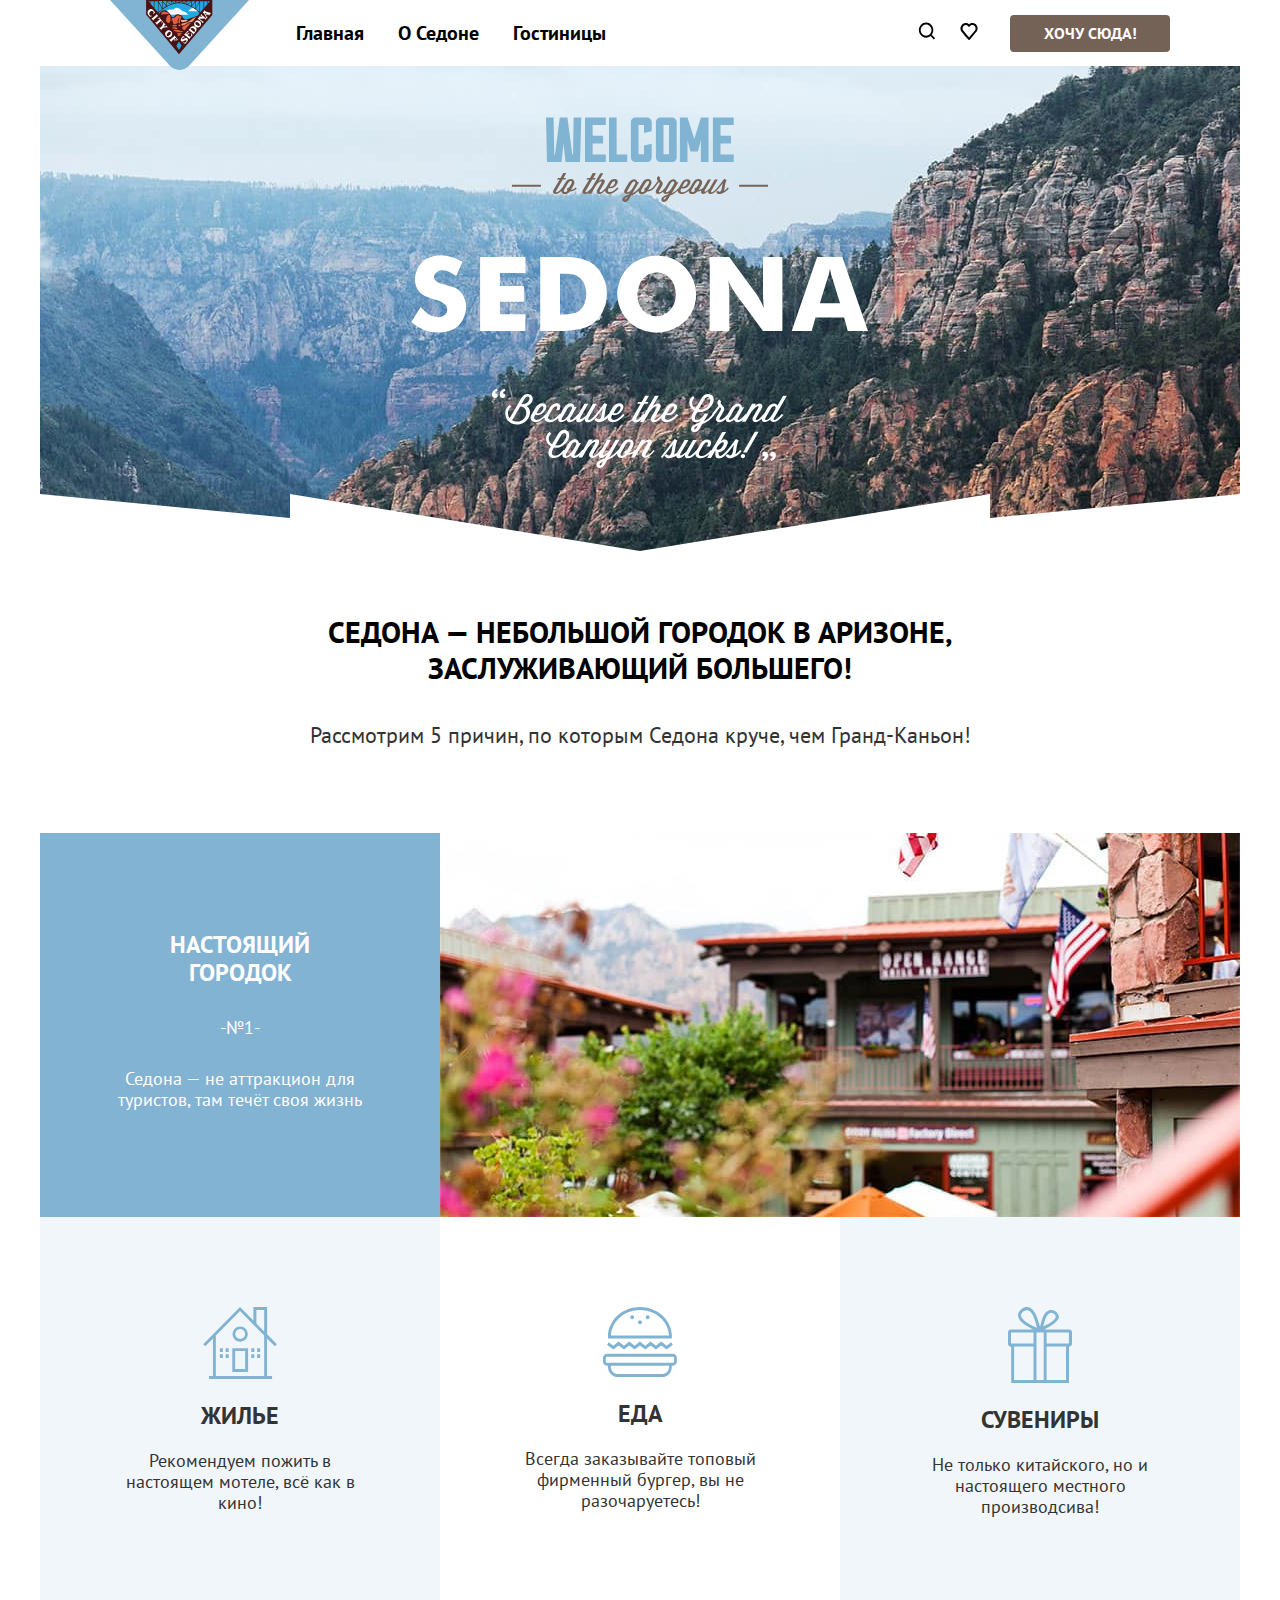
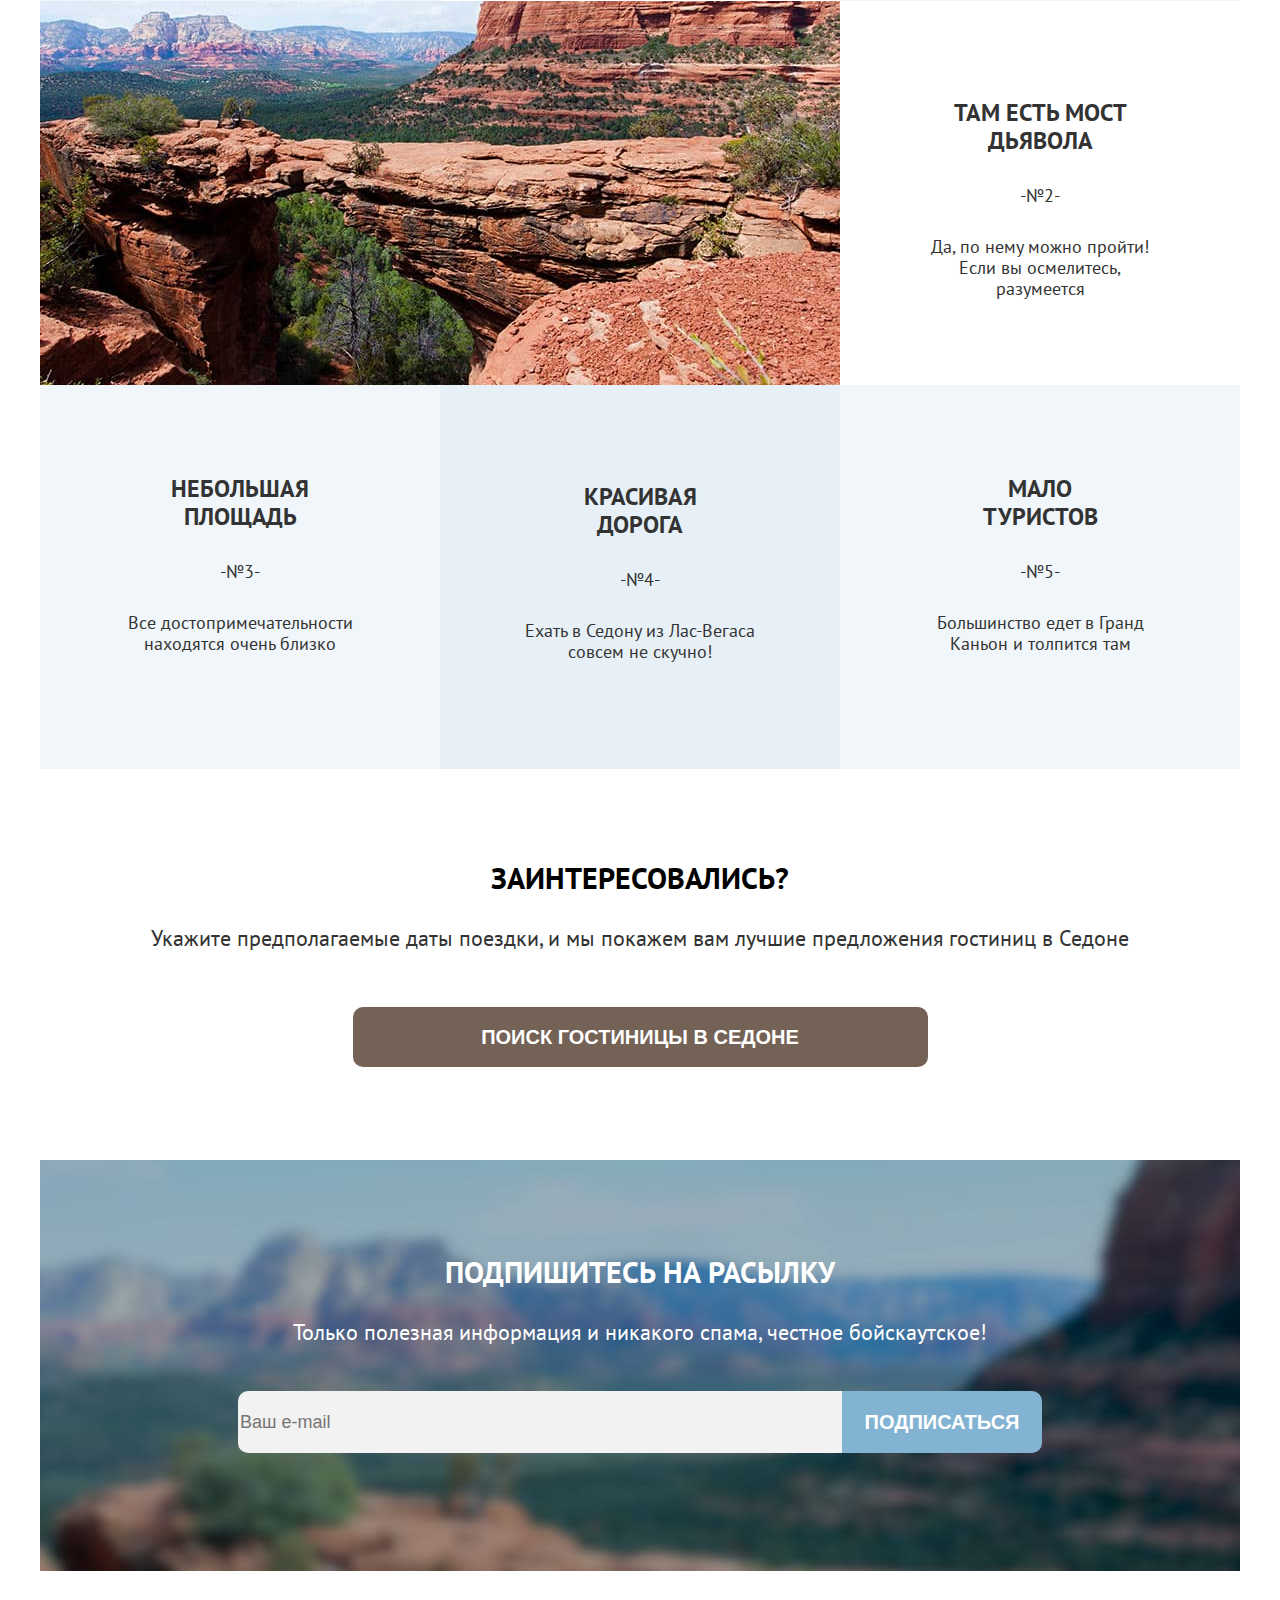
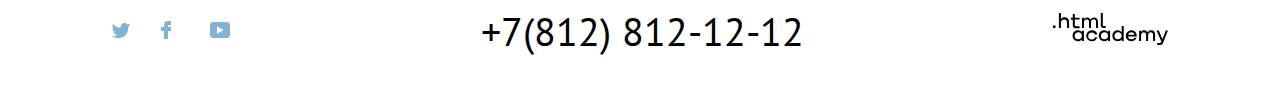
==== index.html @ 893c78fb "one commit" ====
<!DOCTYPE html>
<html lang="ru">
<head>
    <meta charset="UTF-8">
    <meta http-equiv="X-UA-Compatible" content="IE=edge">
    <meta name="viewport" content="width=device-width, initial-scale=1.0">
    <link rel="stylesheet" href="style/style.css">
    <title>Sedona</title>
</head>
<body>
                                                <!-- Шапка старт-->
    <header class="header-index">
        <div class="header-wrapper">
            <a href="#" class="logo-link">
                <img src="image/Vektor/header/logo-header-new.svg" alt="Логотип Седона" width="139px" height="70px">
            </a>
            <nav class="navigation">
                <ul class="navigation-header">
                    <li class="navigation-menu">
                        <a href="#" class="navigation-link">Главная</a>
                    </li>
                    <li class="navigation-menu">
                        <a href="#" class="navigation-link">О Седоне</a>
                    </li>
                    <li class="navigation-menu">
                        <a href="catalog.html" class="navigation-link">Гостиницы</a>
                    </li>
                </ul>
                <ul class="navigation-header-user">
                    <li class="navigation-menu-user">
                        <a href="#" class="nav-user">
                            <img src="image/Vektor/header/search-new.svg" alt="Поиск" width="18.05px" height="18.1px">
                        <span class="visually-hidden">Поиск</span>
                        </a>
                    </li>
                    <li class="navigation-menu-user">
                        <a href="#" class="nav-user">
                            <img src="image/Vektor/header/favorite-new.svg" alt="Избранное" width="18.05px" height="17px">
                            <span class="visually-hidden">Избранное</span>
                        </a>
                    </li>
                    <li class="navigation-menu-button">
                        <a href="#" class="button button-header" >Хочу сюда!</a>
                    </li>
                </ul>
            </nav>
        </div>
    </header>
                                                 <!-- Шапка офф-->

                                                 <!-- Основная часть старт-->
    <main class="main-index">
        <div class="wrepper-width">
            <h1 class="visually-hidden">Седона</h1>
            <div class="logo-index">
                <img src="image/Vektor/main/Logo-index-sedona.svg" alt="Логотип Седона">
            </div>
            <div class="wrepper-main-text">
            <p class="main-text">Седона — небольшой городок в Аризоне,
                заслуживающий большего!</p>
            <p class="main-text-2">Рассмотрим 5 причин, по которым Седона круче, чем Гранд-Каньон!</p>
            </div>


                                                <!-- Преимущества старт-->
            <section class="advantages">
                <h2 class="visually-hidden" hidden>Преимущества</h2>
                <ol class="advantages-list">
                    
                   <li class="advantages-time">

                        <div class="wrapper wrapper-11">
                            <h3 class="advantages-title">Настоящий городок</h3>
                            <span class="advantages-span">-№1-</span>
                            <p class="advantages-description">
                            Седона — не аттракцион 
                            для туристов, там течёт 
                            своя жизнь</p>
                        </div>

                        <img src="image/Rast/sity-1-new.jpg" alt="Зелёное здание с болконом" width="800px" height="384px">

                        <dl class="advantages-spisoc">

                            <div class="wrapper wrapper-1">
                                <img class="icon-adventeges" src="image/Vektor/main/hom-new.svg" alt="Жилье" width="74.7px" height="72px">
                                <dt class="advantages-termin"> 
                                    <h3 class="advantages-title-1">Жилье</h3>
                                    <dd class="advantages-description">
                                        Рекомендуем пожить 
                                        в настоящем мотеле, 
                                        всё как в кино!
                                    </dd>
                                </dt>
                            </div>

                            <div class="wrapper wrapper-3">
                                <img class="icon-adventeges" src="image/Vektor/main/food-new.svg" alt="Еда" width="73.81px" height="70px">
                                <dt class="advantages-termin"> 
                                    <h3 class="advantages-title-1">Еда</h3>
                                    <dd class="advantages-description">
                                        Всегда заказывайте
                                        топовый фирменный бургер,
                                        вы не разочаруетесь!
                                    </dd>
                                </dt>
                            </div>

                            <div class="wrapper wrapper-1">
                                <img class="icon-adventeges" src="image/Vektor/main/souvenirs-new.svg" alt="Сувениры" width="64px" height="75.95px">
                                <dt class="advantages-termin"> 
                                    <h3 class="advantages-title-1">Сувениры</h3>
                                    <dd class="advantages-description">
                                        Не только китайского,
                                        но и настоящего местного
                                        производсива!
                                    </dd>
                                </dt>
                            </div>
                        </dl>
                   </li>

                   <li class="advantages-time">
                        <img src="image/Rast/devil's-bridge-new.jpg" alt="Каньон в солнечную погоду" width=" 800px" height="384px">
                        <div class="wrapper wrapper">
                            <h3 class="advantages-title">Там есть мост дьявола</h3>
                            <span class="advantages-span">-№2-</span>
                            <p class="advantages-description">
                                Да, по нему можно пройти!
                                Если вы осмелитесь, 
                                разумеется</p>
                        </div>
                    </li>

                    <div class="advantages-time">
                        <li class="advantages-time">
                            <div class="wrapper wrapper-1">
                                <h3 class="advantages-title">Небольшая площадь</h3>
                                <span class="advantages-span">-№3-</span>
                                <p class="advantages-description">
                                Все достопримечательности
                                находятся очень близко</p>
                            </div>
                        </li>

                        <li class="advantages-time">
                            <div class="wrapper wrapper-2">
                                <h3 class="advantages-title">Красивая дорога</h3>
                                <span class="advantages-span">-№4-</span>
                                <p class="advantages-description">
                                Ехать в Седону из Лас-Вегаса
                                совсем не скучно!</p>
                            </div>
                        </li>

                        <li class="advantages-time">
                            <div class="wrapper wrapper-1">
                                <h3 class="advantages-title">Мало туристов</h3>
                                <span class="advantages-span">-№5-</span>
                                <p class="advantages-description">
                                Большинство едет в Гранд
                                Каньон и толпится там</p>
                            </div>
                        </li>
                    </div>
                </ol>
            </section>
                                    <!-- Преимущества офф-->


            <section class="services">
                <h2 class="services-title">Заинтересовались?</h2>
                <p class="services-text">
                    Укажите предполагаемые даты поездки,
                    и мы покажем вам лучшие предложения гостиниц в Седоне 
                </p>
                <button type="button" class="services-button">
                    Поиск гостиницы в Седоне
                </button>
            </section>

            <section class="spam">
                <h2 class="spam-title">Подпишитесь на расылку</h2>
                <p class="spam-text">
                    Только полезная информация и никакого спама,
                    честное бойскаутское!
                </p>
                <form action="#" class="spam-form">
                    <input type="email" name="email" placeholder="Ваш e-mail" class="form-email">
                    <input type="submit" value="Подписаться" class="form-button">
                </form>
            </section>
        </div>
    </main>
                                                            <!-- Основная часть офф-->

                                                            <!-- Подвал старт-->

    <footer class="footer-index">
        <div class="wrepper-width">
            <nav class="footer-navigstions">
                <ul class="footer-list">
                    <li class="footer-time">
                        <a href="#" class="footer-link-social">
                            <img src="image/Vektor/footer/twitter-new.svg" alt="Твиттер" width="18px" height="14.96px">
                            <span class="visually-hidden">Твиттер</span>
                        </a>
                    </li>
                    <li class="footer-time">
                        <a href="#" class="footer-link-social">
                            <img src="image/Vektor/footer/facebook-new.svg" alt="Фэйсбук" width="10px" height="18px">
                            <span class="visually-hidden">Фэйсбук</span>
                        </a>
                    </li>
                    <li class="footer-time">
                        <a href="#" class="footer-link-social">
                            <img src="image/Vektor/footer/youtube-new.svg" alt="Ютуб" width="20.1px" height="16px">
                            <span class="visually-hidden">Ютуб</span>
                        </a>
                    </li>
                </ul>

                <div class="footer-tel">
                    +7(812) 812-12-12
                </div> 
                <a href="#">
                    <img src="image/Vektor/footer/htmlacademy-logo-new.svg" alt="Логотип html acagemy" width="114.9px" height="32.9px">
                </a>
            </nav>
        </div>
    </footer>
                                                <!-- Подвал офф-->
</body>
</html>
---- style/style.css ----
@font-face{
	font-family: "PT Sans";
	font-style: normal;
	font-weight: 400;
	src: url("../fonts/PTSans-Regular.woff2") format("woff2");
	font-display: swap;
}
@font-face{
	font-family: "PT Sans";
	font-style: normal;
	font-weight: 700;
	src: url("../fonts/PTSans-700.woff2") format("woff2");
	font-display: swap;
}
html {
	box-sizing: border-box;
	height: 100%;

}
body{
	box-sizing: border-box;
	display: flex;
	flex-direction: column;
	margin: 0;
	min-height: 100%;
	font-family: "PT Sans", sans-serif;
	font-style: normal;
	font-weight: 400;
	font-size: 18px;
	line-height: 21px;
	color: #333333;
}
.visually-hidden{
	position: absolute;
	width: 1px;
	height: 1px;
	margin: -1px;
	padding: 0;
	border: 0;
	clip: rect(0 0 0 0);
	overflow: hidden;
}
ul, ol{
	list-style-type: none;
}

/* Шапка старт*/
.logo-link{
	margin-bottom: -8px;
	margin-right: auto;
	z-index: 1;
}
.navigation-link{
	display: block;
	font-weight: 700;
	font-size: 20px;
	line-height: 26px;
	color: #000000;
	text-decoration: none;
	padding: 20px 17px;
}
.header-wrapper{
	display: flex;
	align-items: center;
	width: 1060px;
	margin: 0 auto;
}
.navigation{
	display: flex;
	align-items: center;
	width: 891px;
}
.navigation-header{
	display: flex;
	flex-wrap: wrap;
	padding-left: 0;
	margin: 0;
	margin-right: auto;
	width: 345px;
}
.navigation-header-user{
	display: flex;
	flex-wrap: wrap;
	align-items: center;
	margin: 0;
	width: 264px;
}
.nav-user{
	padding: 24px 12px;
	min-width: 18px;
	min-height: 17px;
}
.navigation-menu-button{
	margin-left: auto;
}
/* Шапка финиш*/

/* Кнопки старт*/
.button{
	text-align: center;
	text-transform: uppercase;
	color: #ffffff;
	border-radius: 4px;
	border: 0;
}
.button-header{
	display: block;
	background-color: #756257;
	font-weight: 700;
	font-size: 16px;
	line-height: 20px;
	width: 160px;
	height: 37px;
	text-decoration: none;
	padding: 8px 15px;
	box-sizing: border-box;
}
.form-submit-send{
	width: 160px;
	height: 48px;
	background-color: #83B3D3;
	font-size: 16px;
	line-height: 21px;
	font-weight: 700;
	margin-top: 60px;
	margin-bottom: 20px;
}
.form-submit-reset{
	font-size: 18px;
	line-height: 23px;
	background-color: transparent;
	color: #FFFFFF;
	border: 0;
}
.product-card-button-link{
	display: block;
	box-sizing: border-box;
	background-color: #756257;
	width: 133px;
	height: 37px;
	font-weight: 700;
	font-size: 16px;
	line-height: 21px;
	text-decoration: none;
	padding: 9px;
}
.product-card-button{
	background-color: #83B3D3;
	width: 141px;
	height: 37px;
	font-weight: 700;
	font-size: 16px;
	line-height: 21px;
}
.product-card-button-green{
	background-color: #7DB54F;
	width: 141px;
	height: 37px;
	font-weight: 700;
	font-size: 16px;
	line-height: 21px;
}
.section-product-card-button{
	height: 60px;
	width: 620px;
	background-color: #83B3D3;
	font-weight: 700;
	font-size: 20px;
	line-height: 26px;
	margin-left: 290px;
	margin-bottom: 60px;
}
.pagination-link{
	text-decoration: none;
	background-color: #83B3D3;
	display: flex;
	width: 55px;
	height: 55px;
	align-items: center;
	justify-content: center;
}

/* Кнопки финиш*/


/*Основная часть Котолог старт*/
.catalog-filter{
	background: #09e9e986 url("../image/Rast/catalog-background-new.jpg") no-repeat;
	max-width: 1200px;
	height: 408px;
	box-sizing: border-box;
	color: #FFFFFF;
	font-size: 18px;
	line-height: 23px;
	padding-top: 35px;
	padding-left: 71px;
	margin-bottom: 44px;
}
.catalog-filter-title{
	width: 528px;
	font-weight: 700;
	font-size: 60px;
	line-height: 78px;
	margin: 0;
}
.breadcrumbs-link{
	text-decoration: none;
	color: #FFFFFF;
	font-size: 16px;
	line-height: 21px;
}
.breadcrumbs{
	display: flex;
	align-items: center;
	margin: 0;
	padding: 0;
}
.breadcrnmbs-item{
	margin-right: 11px;
}
.fieldset-box{
	display: flex;
	width: 150px;
	padding: 0;
	border: 0;
	margin: 0;
	margin-right: 67px;
}
.fieldset-box:nth-child(2){
	margin-right: 167px;
}
.fieldset-box-filter{
	display: flex;
	flex-wrap: wrap;
	width: 287px;
	padding: 0;
	border: 0;
	margin: 0;
}
.form-filter{
	display: flex;
	margin-top: 45px;
}
.form-list{
	padding: 0;
	margin: 0;
	margin-top: 30px;
}
.form-imput-box{
	display: flex;
    flex-direction: column;
    margin-left: 81px;
}
.form-filter-legend{
	font-weight: 700;
	font-size: 20px;
	line-height: 26px;
}
.form-sorting{
	display: flex;
	align-items: center;
	padding: 0 71px;
	margin-bottom: 53px;
}
.button-link-tile{
	padding: 0;
    width: 48px;
    height: 48px;
    background-color: white;
	border: 2px solid #E6E6E6;
    border-radius: 4px;
	margin-right: 8px;
}
.button-link-tile:nth-child(3n){
	margin-right: 0;
}

.form-sorting-text{
	font-weight: 700;
	font-size: 30px;
	line-height: 39px;
	text-transform: uppercase;
	color: #000000;
	margin: 0;
	margin-right: 192px;
}
.select-sorting{
	width: 287px;
	height: 48px;
	border: 2px solid #E6E6E6;
	border-radius: 4px;
	font-size: 18px;
	line-height: 23px;
	margin-right: 81px;
}
.form-sorting-button{
	display: flex;
	flex-wrap: wrap;
	max-width: 160px;
}
.input-price{
	box-sizing: border-box;
	border: 2px solid #FFFFFF;
	border-radius: 4px;
	background-color: transparent;
	width: 143px;
	height: 48px;
	margin-top: 34px;
}
.product-cards-link{
	text-decoration: none;
	color: #000000;
	font-weight: 700;
	font-size: 24px;
	line-height: 31px;
}
.product-card-terms, .product-card-definition{
	line-height: 23px;
}
.rating-text{
	background-color: #F2F2F2;
	border-radius: 4px;
	border: 0;
	font-size: 16px;
	line-height: 21px;
	text-align: center;
	text-transform: uppercase;
}
.label-select-card{
	line-height: 23px;
}
.select-card{
	width: 160px;
	height: 48px;
	border-color: #E6E6E6;
	border-radius: 4px;
}
.box-card-product{
	display: flex;
	flex-wrap: wrap;
	column-gap: 18px;
}
.pagination-box{
	display: flex;
	justify-content: space-between;
    align-items: center;
	margin-bottom: 73px;
}
.pagination-list{
	display: flex;
	padding: 0;
	margin: 0;
}
.pagination-item{
	margin-right: 8px;
}
.pagination-item:last-child{
	margin-right: 0;
}
	/*Основная часть Котолог офф*/

	/*Основная часть Главная страница старт*/	

.wrepper-width{
	width: 1200px;
	margin: 0 auto;
}
.logo-index{
	margin-bottom: 63px;
	box-sizing: border-box;
	padding-top: 51px;
	display: flex;
	flex-direction: column;
	align-items: center;
	Width: 1200px;
	min-height: 485px;
	background: 
	url("../image/Vektor/main/Vector-new.svg")  0% bottom no-repeat,
	url("../image/Rast/index-background-new.jpg") no-repeat;
}
.wrepper-main-text{
	width: 1200px;
	background-color: #ffffff;
	text-align: center;
}
.main-text{
	margin: 0 auto 31px;
	font-weight: 700;
	font-size: 30px;
	line-height: 36px;
	text-transform: uppercase;
	color: #000000;
	max-width: 720px;
}
.main-text-2{
	margin: auto;
	margin-bottom: 80px;
	font-size: 22px;
	line-height: 36px;
	max-width: 720px;
}


/*Преимущества*/
.advantages{
	margin-bottom: 91px;
}
.advantages-list{
	padding: 0;
	margin: 0;
}
.advantages-time{
	display: flex;
	flex-wrap: wrap;
}
.advantages-spisoc{
	display: flex;
	margin: 0;
}
.advantages-description{
	max-width: 250px;
	margin: 0;
}
.wrapper{
	box-sizing: border-box;
	padding-top: 98px;
	width: 400px;
	min-height: 384px;
	display: flex;
	flex-direction: column;
	align-items: center;
}
.wrapper-11{
	background-color: #83B3D3;
	color: #ffffff;
}
.wrapper-1{
	background-color: rgba(131, 179, 211, 0.12);
	padding-top: 90px;
}
.wrapper-2{
	background-color: rgba(131, 179, 211, 0.2);
}
.wrapper-3{
	padding-top: 90px;
	background-color: #ffffff;
}
.advantages-title{
	justify-self: flex-start;
	font-weight: 700;
	font-size: 24px;
	line-height: 28px;
	text-align: center;
	text-transform: uppercase;
	margin-top: 0;
	margin-bottom: 30px;
	max-width: 180px;
}
.advantages-title-1{
	font-weight: 700;
	font-size: 24px;
	line-height: 28px;
	text-align: center;
	text-transform: uppercase;
	margin-top: 23px;
	margin-bottom: 20px;
}
.advantages-span{
	margin-bottom: 30px;
}
.advantages-description{
	text-align: center;
}
/*Преимущества*/

/*Сервис и рассылка*/
.services{
	background-color: #ffffff;
	width: 1200px;
	text-align: center;
	margin-bottom: 93px;
}
.services-title{
	margin-top: 0;
	margin-bottom: 29px;
	font-weight: 700;
	font-size: 30px;
	line-height: 36px;
	text-transform: uppercase;
	color: #000000;
}
.services-text{
	font-size: 22px;
	line-height: 26px;
	margin-bottom: 56px;
}
.spam{
	padding-top: 94px;
	box-sizing: border-box;
	background-image: url("../image/Rast/background-spam-new.jpg");
	Width: 1200px;
	min-height: 411px;
	color: #ffffff;
	text-align: center;
	vertical-align: bottom;
}
.spam-catalog{
	box-sizing: border-box;
	Width: 1200px;
	text-align: center;
	vertical-align: bottom;
	color: #000000;
}
.spam-title-catalog{
	margin-top: 0;
	margin-bottom: 46px;
	font-weight: 700;
	font-size: 30px;
	line-height: 36px;
	text-align: center;
	text-transform: uppercase;
}
.spam-title{
	margin-top: 0;
	margin-bottom: 29px;
	font-weight: 700;
	font-size: 30px;
	line-height: 36px;
	text-align: center;
	text-transform: uppercase;
}
.spam-text{
	margin-bottom: 46px;
	font-size: 22px;
	line-height: 26px;
	text-align: center;
}
.spam-text-catalog{
	color: #333333;
	margin-bottom: 46px;
	font-size: 22px;
	line-height: 26px;
	text-align: center;
}
.services-button{
	font-weight: 700;
	font-size: 20px;
	line-height: 36px;
	text-align: center;
	text-transform: uppercase;
	color: #FFFFFF;

	width: 575px;
	height: 60px;
	background: #756257;
	border-radius: 10px;
	border: 0;
}
.spam-form{
	display: flex;
    justify-content: center;
	margin-bottom: 141px;
}
.form-email{
	font-weight: 400;
	font-size: 18px;
	line-height: 26px;	

	height: 60px;
	width: 600px;
	background-color: #F2F2F2;
	border-radius: 10px 0px 0px 10px;
	border: 0;
}
.form-button{
	font-weight: 700;
	font-size: 20px;
	line-height: 26px;
	text-align: center;
	text-transform: uppercase;
	color: #FFFFFF;

	width: 200px;
	background-color: #83B3D3;
	border-radius: 0px 10px 10px 0px;
	border: 0;
}
/*Сервис и рассылка*/

/*Основная часть Главная страница офф*/



/*Подвал*/
.footer-navigstions{
	display: flex;
	justify-content: space-between;
	align-items: center;
	min-height: 120px;
	padding: 0 72px;
}
.footer-list{
	padding: 0;
	margin-top: 10px;
	width: 120px;
	display: flex;
	flex-wrap: wrap;
}
.footer-tel{
	width: 720px;
}
.footer-index{
	background-color: #ffffff;
}
.footer-tel{
	font-size: 40px;
	line-height: 40px;
	text-align: center;
	text-transform: uppercase;
	color: #000000;
}
.footer-time{
	width: 20px;
	height: 20px;
	padding-right: 29px;
	padding-top: 8px;
}
.footer-time:nth-child(3n){
	padding-right: 0;
}
/*Подвал*/
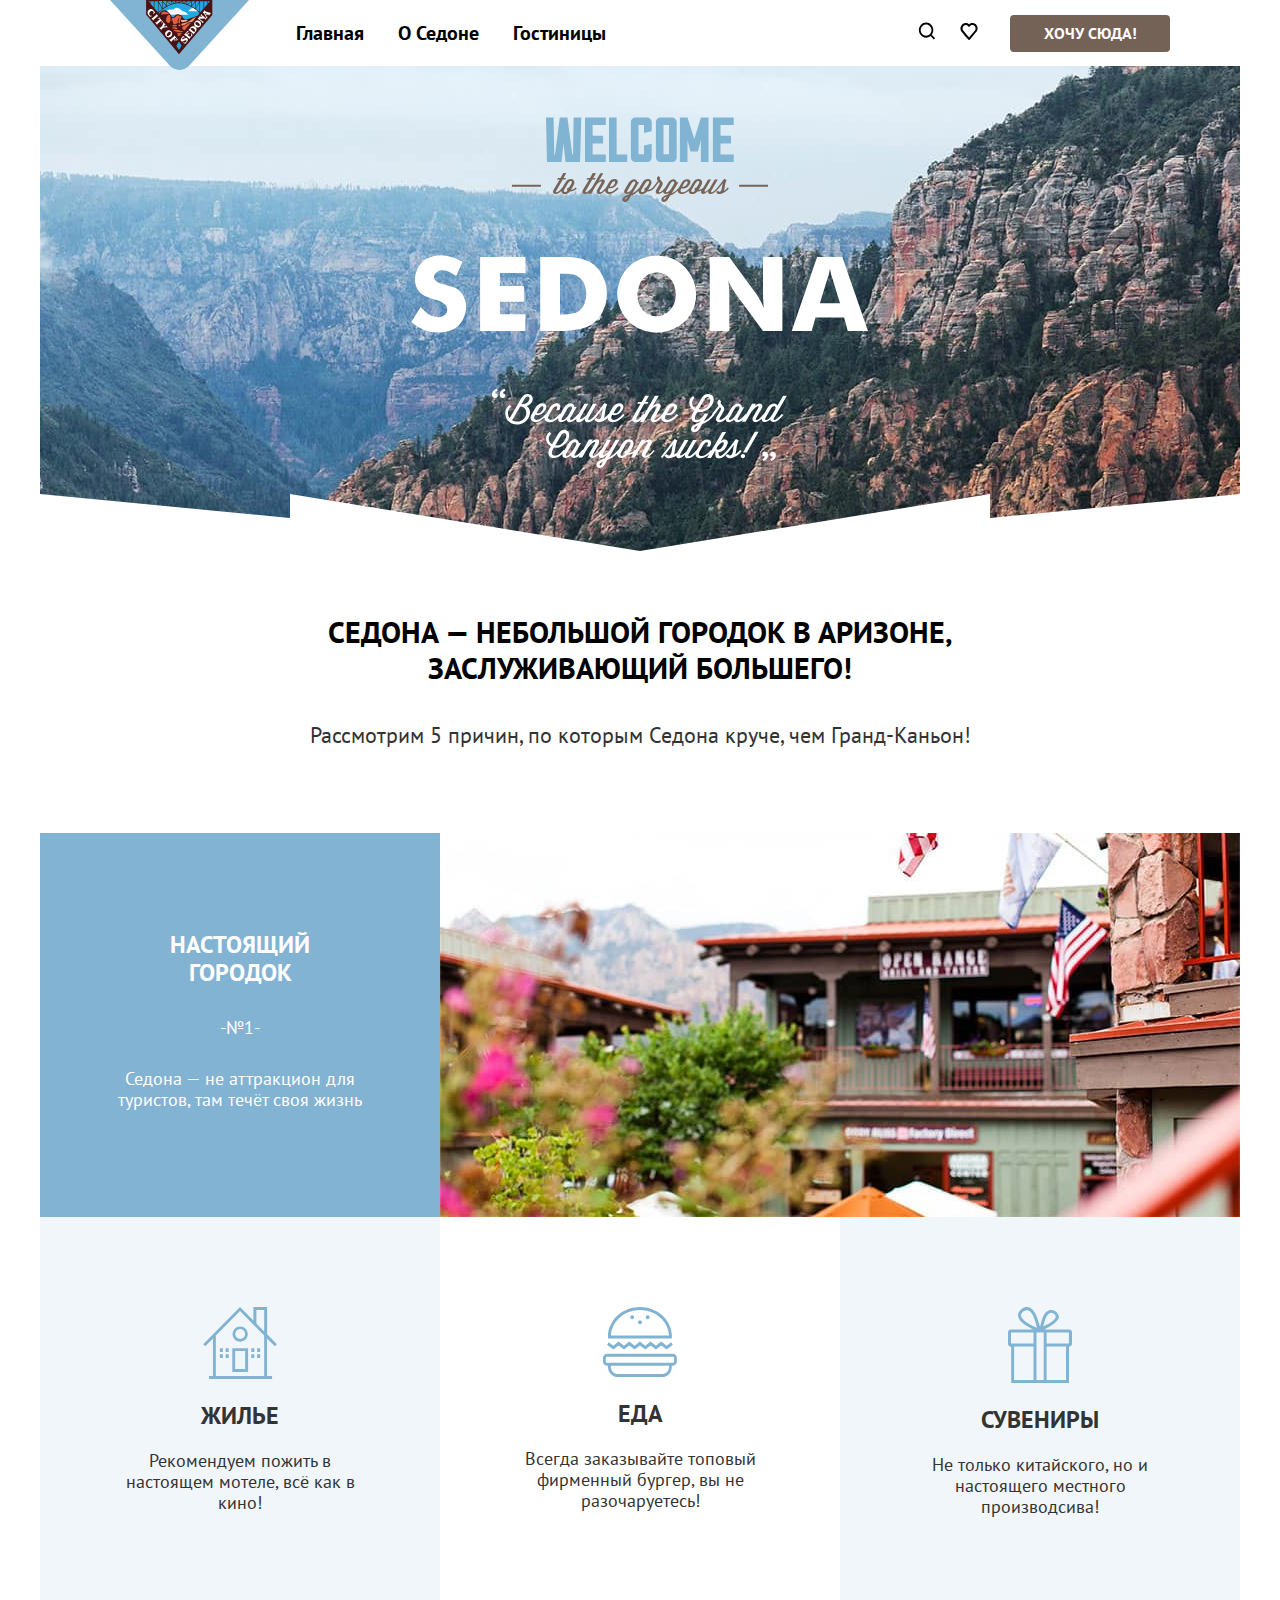
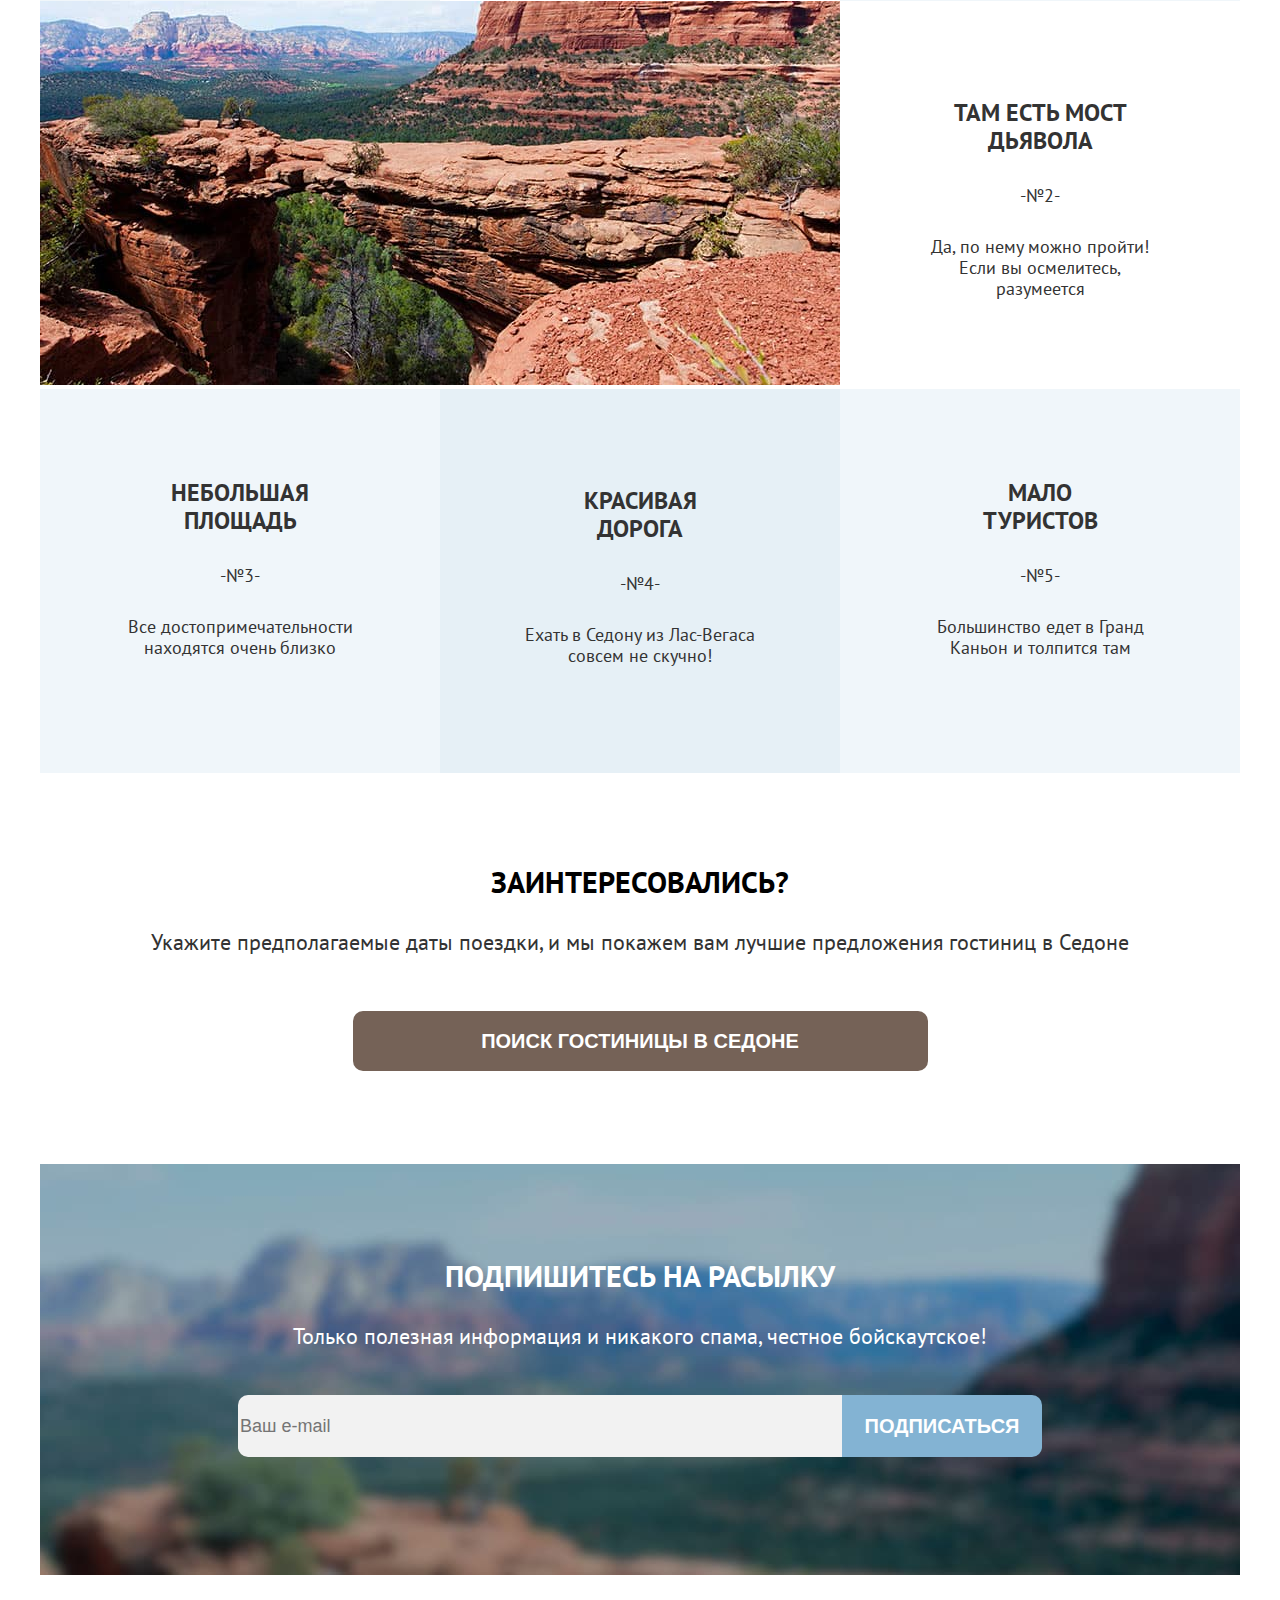
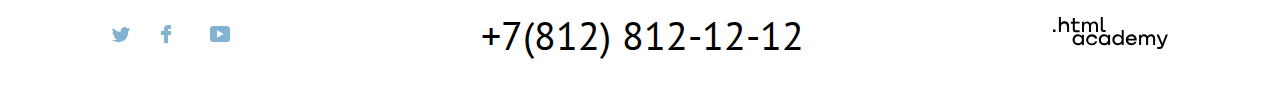
==== commit e333d0cd: "new commit" ====
--- a/index.html
+++ b/index.html
@@ -67,7 +67,7 @@
                 <h2 class="visually-hidden" hidden>Преимущества</h2>
                 <ol class="advantages-list">
                     
-                   <li class="advantages-time">
+                   <li class="advantages-time-li">
 
                         <div class="wrapper wrapper-11">
                             <h3 class="advantages-title">Настоящий городок</h3>
@@ -120,8 +120,11 @@
                         </dl>
                    </li>
 
+                   <li>
+                   <img src="image/Rast/devil's-bridge-new.jpg" alt="Каньон в солнечную погоду" width=" 800px" height="384px">
+                   </li>
+
                    <li class="advantages-time">
-                        <img src="image/Rast/devil's-bridge-new.jpg" alt="Каньон в солнечную погоду" width=" 800px" height="384px">
                         <div class="wrapper wrapper">
                             <h3 class="advantages-title">Там есть мост дьявола</h3>
                             <span class="advantages-span">-№2-</span>
@@ -132,37 +135,35 @@
                         </div>
                     </li>
 
-                    <div class="advantages-time">
-                        <li class="advantages-time">
-                            <div class="wrapper wrapper-1">
-                                <h3 class="advantages-title">Небольшая площадь</h3>
-                                <span class="advantages-span">-№3-</span>
-                                <p class="advantages-description">
-                                Все достопримечательности
-                                находятся очень близко</p>
-                            </div>
-                        </li>
-
-                        <li class="advantages-time">
-                            <div class="wrapper wrapper-2">
-                                <h3 class="advantages-title">Красивая дорога</h3>
-                                <span class="advantages-span">-№4-</span>
-                                <p class="advantages-description">
-                                Ехать в Седону из Лас-Вегаса
-                                совсем не скучно!</p>
-                            </div>
-                        </li>
-
-                        <li class="advantages-time">
-                            <div class="wrapper wrapper-1">
-                                <h3 class="advantages-title">Мало туристов</h3>
-                                <span class="advantages-span">-№5-</span>
-                                <p class="advantages-description">
-                                Большинство едет в Гранд
-                                Каньон и толпится там</p>
-                            </div>
-                        </li>
-                    </div>
+                    <li class="advantages-time">
+                        <div class="wrapper wrapper-1">
+                            <h3 class="advantages-title">Небольшая площадь</h3>
+                            <span class="advantages-span">-№3-</span>
+                            <p class="advantages-description">
+                            Все достопримечательности
+                            находятся очень близко</p>
+                        </div>
+                    </li>
+
+                    <li class="advantages-time">
+                        <div class="wrapper wrapper-2">
+                            <h3 class="advantages-title">Красивая дорога</h3>
+                            <span class="advantages-span">-№4-</span>
+                            <p class="advantages-description">
+                             Ехать в Седону из Лас-Вегаса
+                            совсем не скучно!</p>
+                        </div>
+                    </li>
+
+                    <li class="advantages-time">
+                        <div class="wrapper wrapper-1">
+                            <h3 class="advantages-title">Мало туристов</h3>
+                             <span class="advantages-span">-№5-</span>
+                             <p class="advantages-description">
+                             Большинство едет в Гранд
+                            Каньон и толпится там</p>
+                        </div>
+                    </li>
                 </ol>
             </section>
                                     <!-- Преимущества офф-->
--- a/style/style.css
+++ b/style/style.css
@@ -83,6 +83,7 @@
 	flex-wrap: wrap;
 	align-items: center;
 	margin: 0;
+	padding: 0;
 	width: 264px;
 }
 .nav-user{
@@ -151,6 +152,7 @@
 	font-weight: 700;
 	font-size: 16px;
 	line-height: 21px;
+	justify-self: end;
 }
 .product-card-button-green{
 	background-color: #7DB54F;
@@ -159,6 +161,7 @@
 	font-weight: 700;
 	font-size: 16px;
 	line-height: 21px;
+	justify-self: end;
 }
 .section-product-card-button{
 	height: 60px;
@@ -307,17 +310,37 @@
 	height: 48px;
 	margin-top: 34px;
 }
-.product-cards-link{
+.product-cards-link-img{
+	grid-column: 1/-1;
+}
+.product-cards-link-text{
 	text-decoration: none;
 	color: #000000;
 	font-weight: 700;
 	font-size: 24px;
 	line-height: 31px;
+	grid-column: 1/-1;
+}
+.product-card-title{
+	margin: 0;
+}
+.product-card-list-terms{
+	display: flex;
+	margin: 0;
+	grid-column: 1/-1;
 }
 .product-card-terms, .product-card-definition{
 	line-height: 23px;
 }
+.reyting{
+	grid-column: 1/-1;
+	display: flex;
+	align-items: center;
+}
 .rating-text{
+	display: block;
+    width: 160px;
+    padding: 9px 0 10px;
 	background-color: #F2F2F2;
 	border-radius: 4px;
 	border: 0;
@@ -325,6 +348,13 @@
 	line-height: 21px;
 	text-align: center;
 	text-transform: uppercase;
+	margin-left: auto;
+}
+.star-reyting{
+	margin-left: 7px;
+}
+.star-reyting:first-child{
+	margin: 0;
 }
 .label-select-card{
 	line-height: 23px;
@@ -336,15 +366,23 @@
 	border-radius: 4px;
 }
 .box-card-product{
-	display: flex;
-	flex-wrap: wrap;
-	column-gap: 18px;
+	display: grid;
+	grid-template-columns: repeat(3, 340px);
+	gap: 10px 18px;
+	margin: 0 72px 64px;
 }
 .pagination-box{
 	display: flex;
 	justify-content: space-between;
     align-items: center;
 	margin-bottom: 73px;
+}
+.product-card{
+	display: grid;
+	grid-template-columns: 140px 160px;
+	grid-template-rows: auto repeat(3, min-content);
+	padding: 20px;
+	row-gap: 16px;
 }
 .pagination-list{
 	display: flex;
@@ -406,15 +444,18 @@
 	margin-bottom: 91px;
 }
 .advantages-list{
-	padding: 0;
-	margin: 0;
-}
-.advantages-time{
+	display: flex;
+	flex-wrap: wrap;
+	padding: 0;
+	margin: 0;
+}
+.advantages-time-li{
 	display: flex;
 	flex-wrap: wrap;
 }
 .advantages-spisoc{
 	display: flex;
+	flex-wrap: wrap;
 	margin: 0;
 }
 .advantages-description{
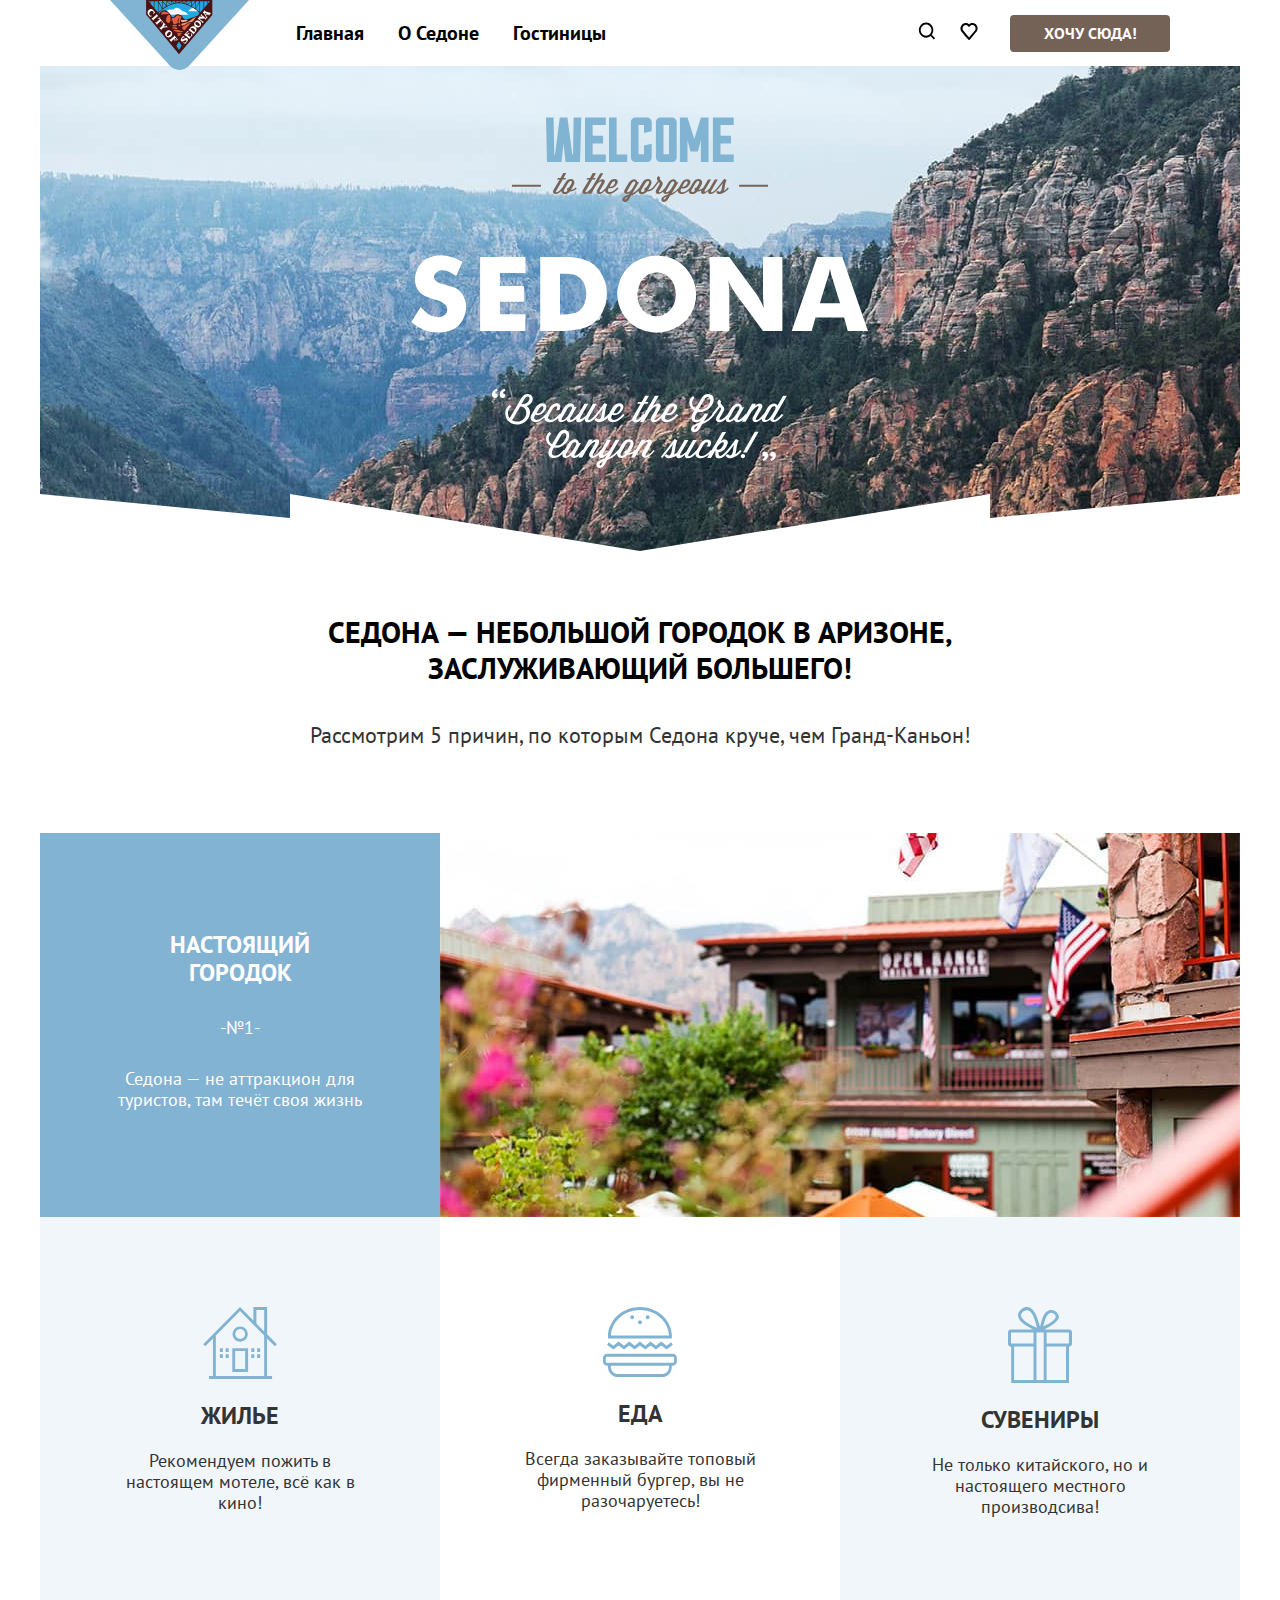
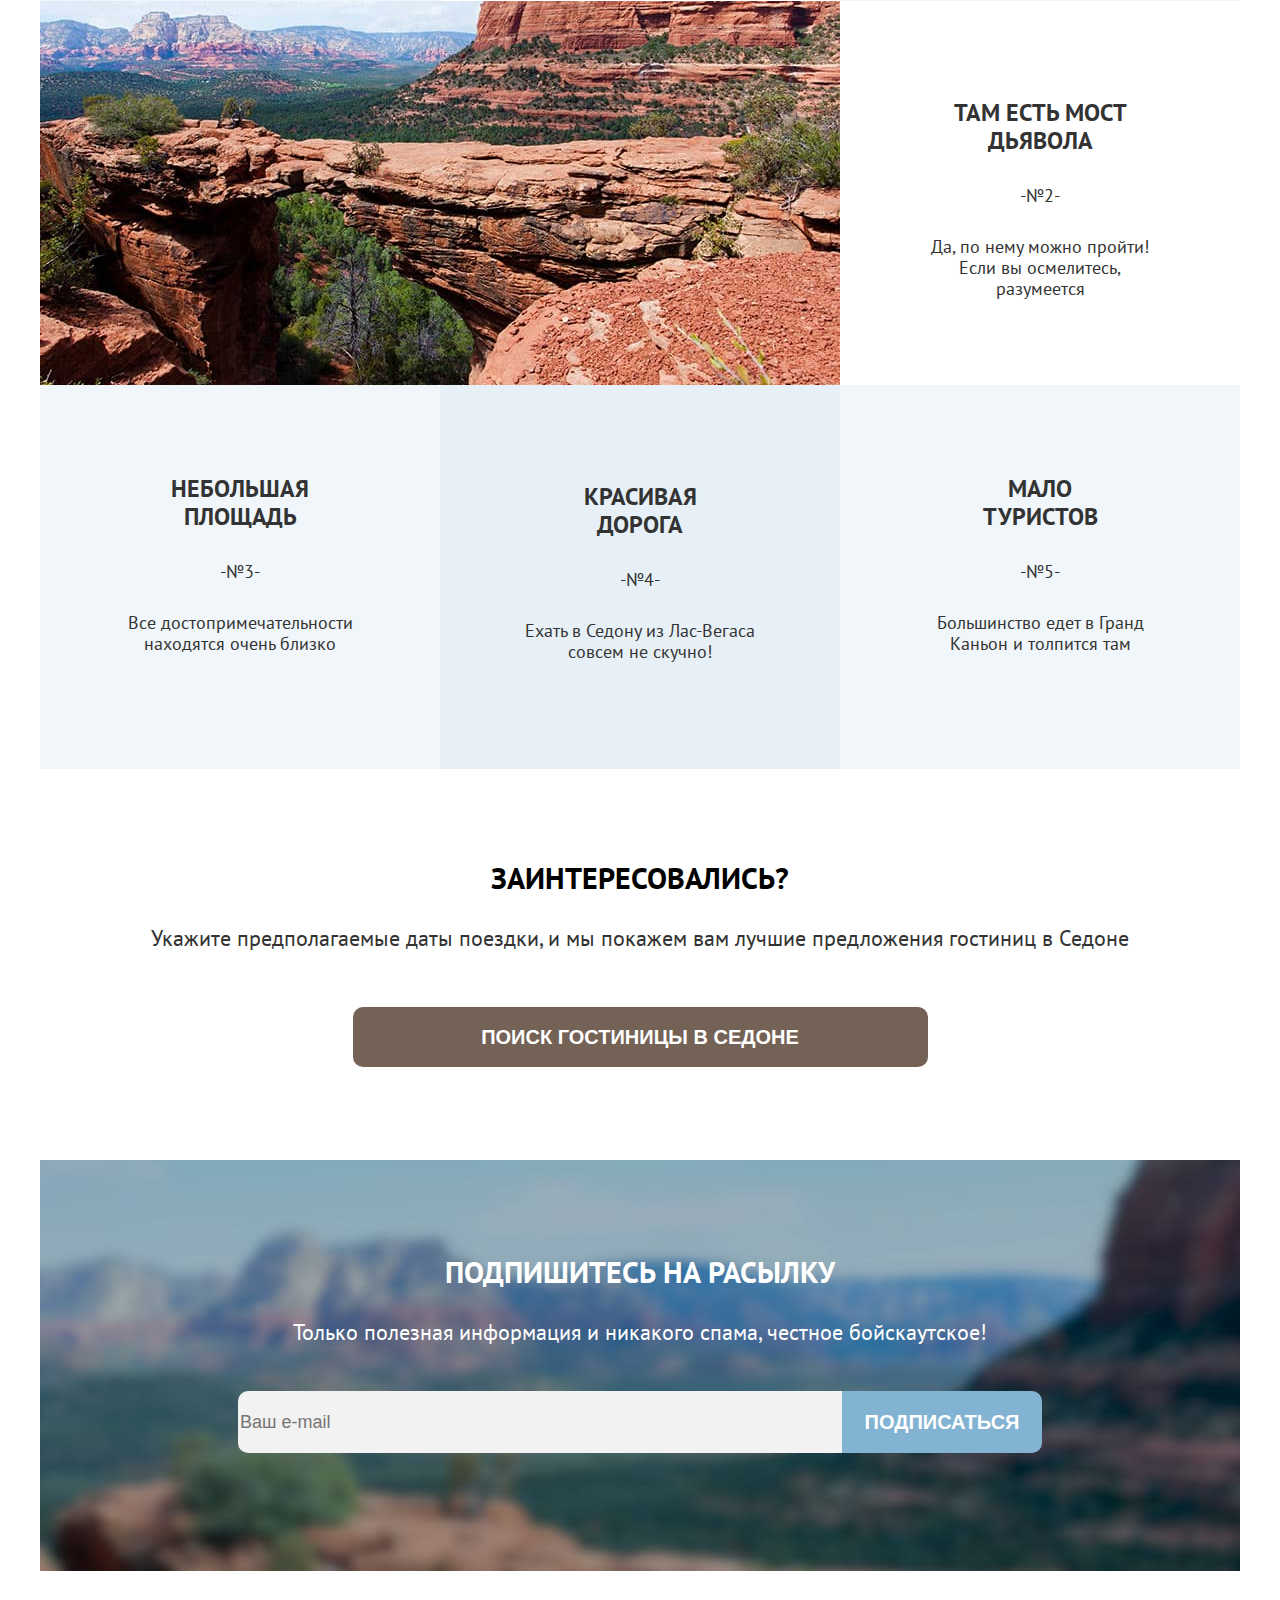
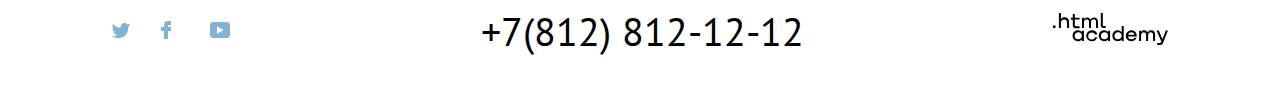
==== commit 50c5ba3f: "New grid" ====
--- a/index.html
+++ b/index.html
@@ -78,7 +78,7 @@
                             своя жизнь</p>
                         </div>
 
-                        <img src="image/Rast/sity-1-new.jpg" alt="Зелёное здание с болконом" width="800px" height="384px">
+                        <img class="img img-adventages" src="image/Rast/sity-1-new.jpg" alt="Зелёное здание с болконом" width="800px" height="384px">
 
                         <dl class="advantages-spisoc">
 
@@ -120,11 +120,8 @@
                         </dl>
                    </li>
 
-                   <li>
-                   <img src="image/Rast/devil's-bridge-new.jpg" alt="Каньон в солнечную погоду" width=" 800px" height="384px">
-                   </li>
-
-                   <li class="advantages-time">
+                   <li class="advantages-time-grid">
+                        <img class="img img-adventages-2" src="image/Rast/devil's-bridge-new.jpg" alt="Каньон в солнечную погоду" width=" 800px" height="384px">
                         <div class="wrapper wrapper">
                             <h3 class="advantages-title">Там есть мост дьявола</h3>
                             <span class="advantages-span">-№2-</span>
--- a/style/style.css
+++ b/style/style.css
@@ -380,7 +380,7 @@
 .product-card{
 	display: grid;
 	grid-template-columns: 140px 160px;
-	grid-template-rows: auto repeat(3, min-content);
+	grid-template-rows: 206px repeat(3, min-content);
 	padding: 20px;
 	row-gap: 16px;
 }
@@ -444,23 +444,42 @@
 	margin-bottom: 91px;
 }
 .advantages-list{
-	display: flex;
-	flex-wrap: wrap;
+	display: grid;
+    grid-template-columns: repeat(3, 400px);
 	padding: 0;
 	margin: 0;
 }
 .advantages-time-li{
-	display: flex;
-	flex-wrap: wrap;
+	display: grid;
+    grid-template-columns: repeat(3, 400px);
+}
+.advantages-time-grid{
+	display: grid;
+    grid-template-columns: repeat(3, 400px);
+    grid-column: 1/-1;
 }
 .advantages-spisoc{
-	display: flex;
-	flex-wrap: wrap;
+	display: grid;
+    grid-template-columns: repeat(3, 400px);
+    grid-column: 1/-1;
 	margin: 0;
 }
 .advantages-description{
 	max-width: 250px;
 	margin: 0;
+}
+.img-adventages{
+	grid-column: 2/-1;
+    grid-row: 1;
+}
+.img-adventages-2{
+	grid-column: 1/3;
+}
+.img{
+    width: 100%;
+    height: 0;
+    min-height: 100%;
+    object-fit: cover;
 }
 .wrapper{
 	box-sizing: border-box;
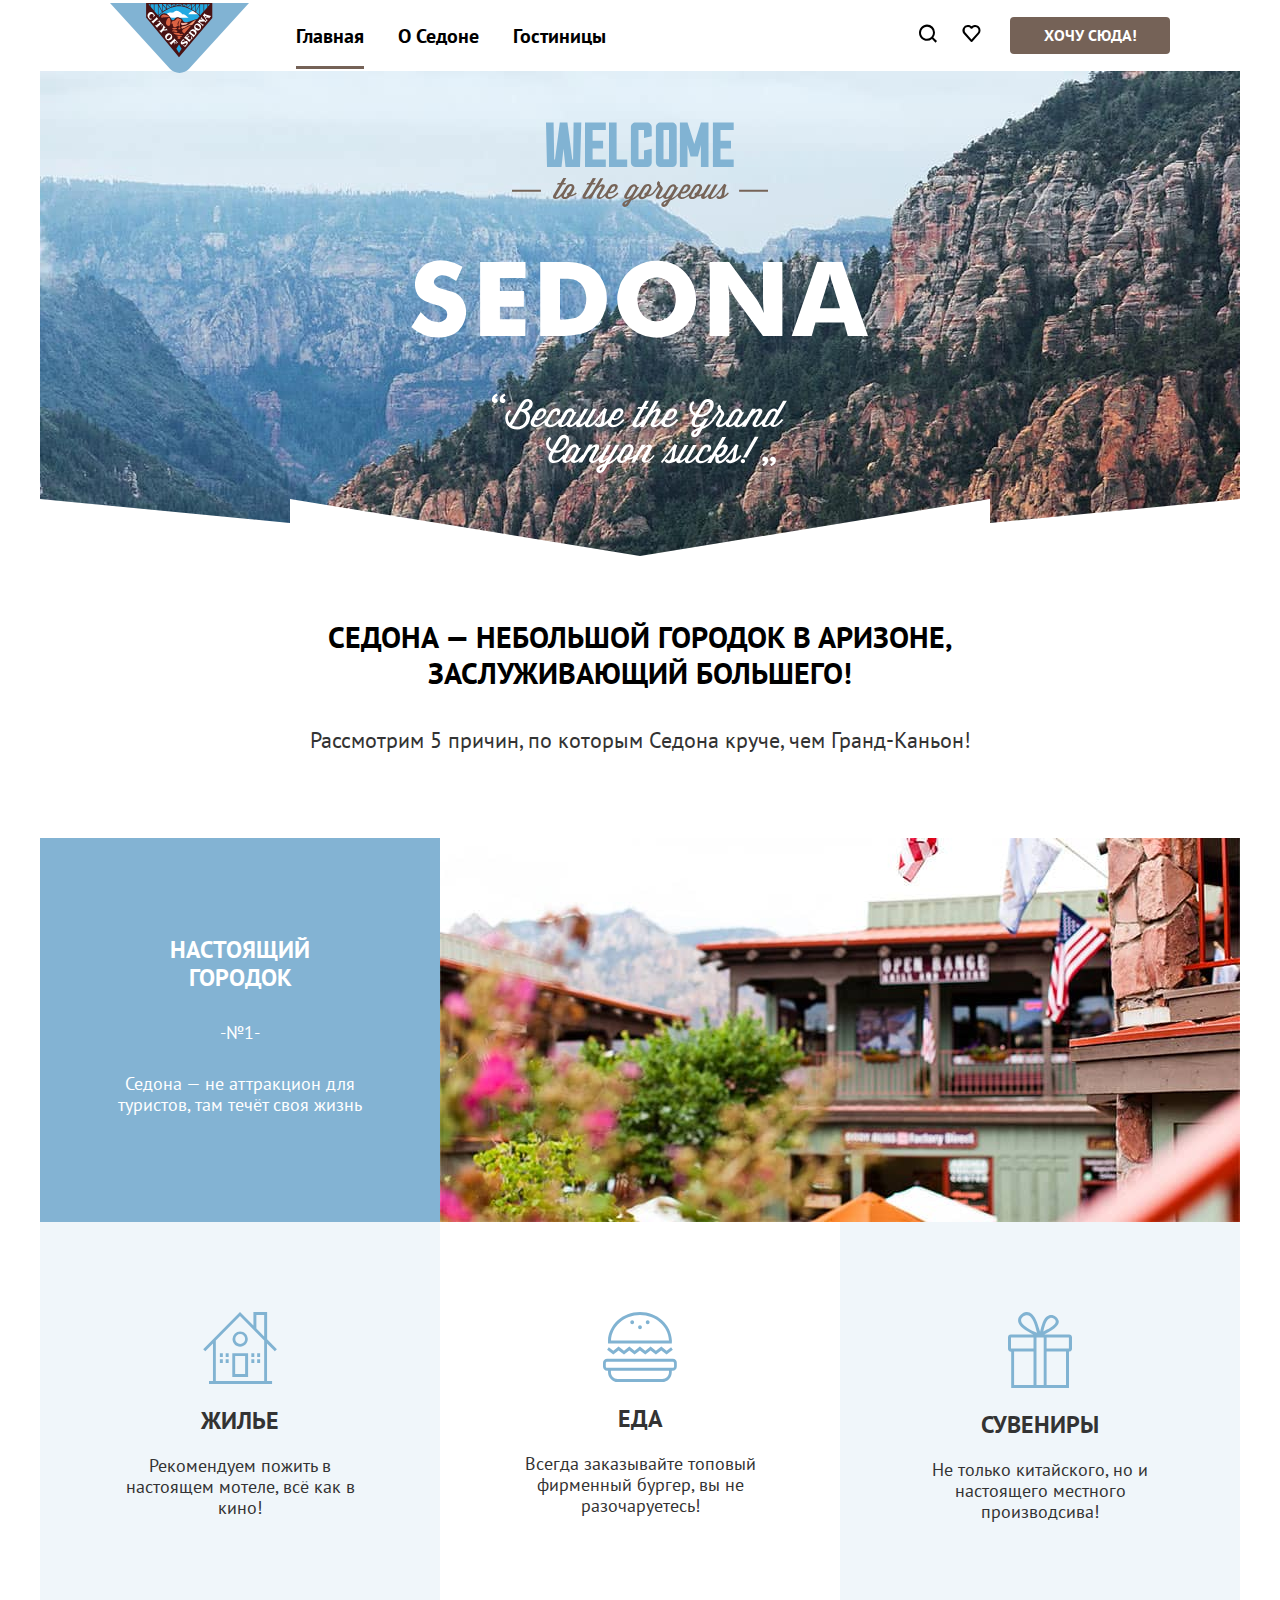
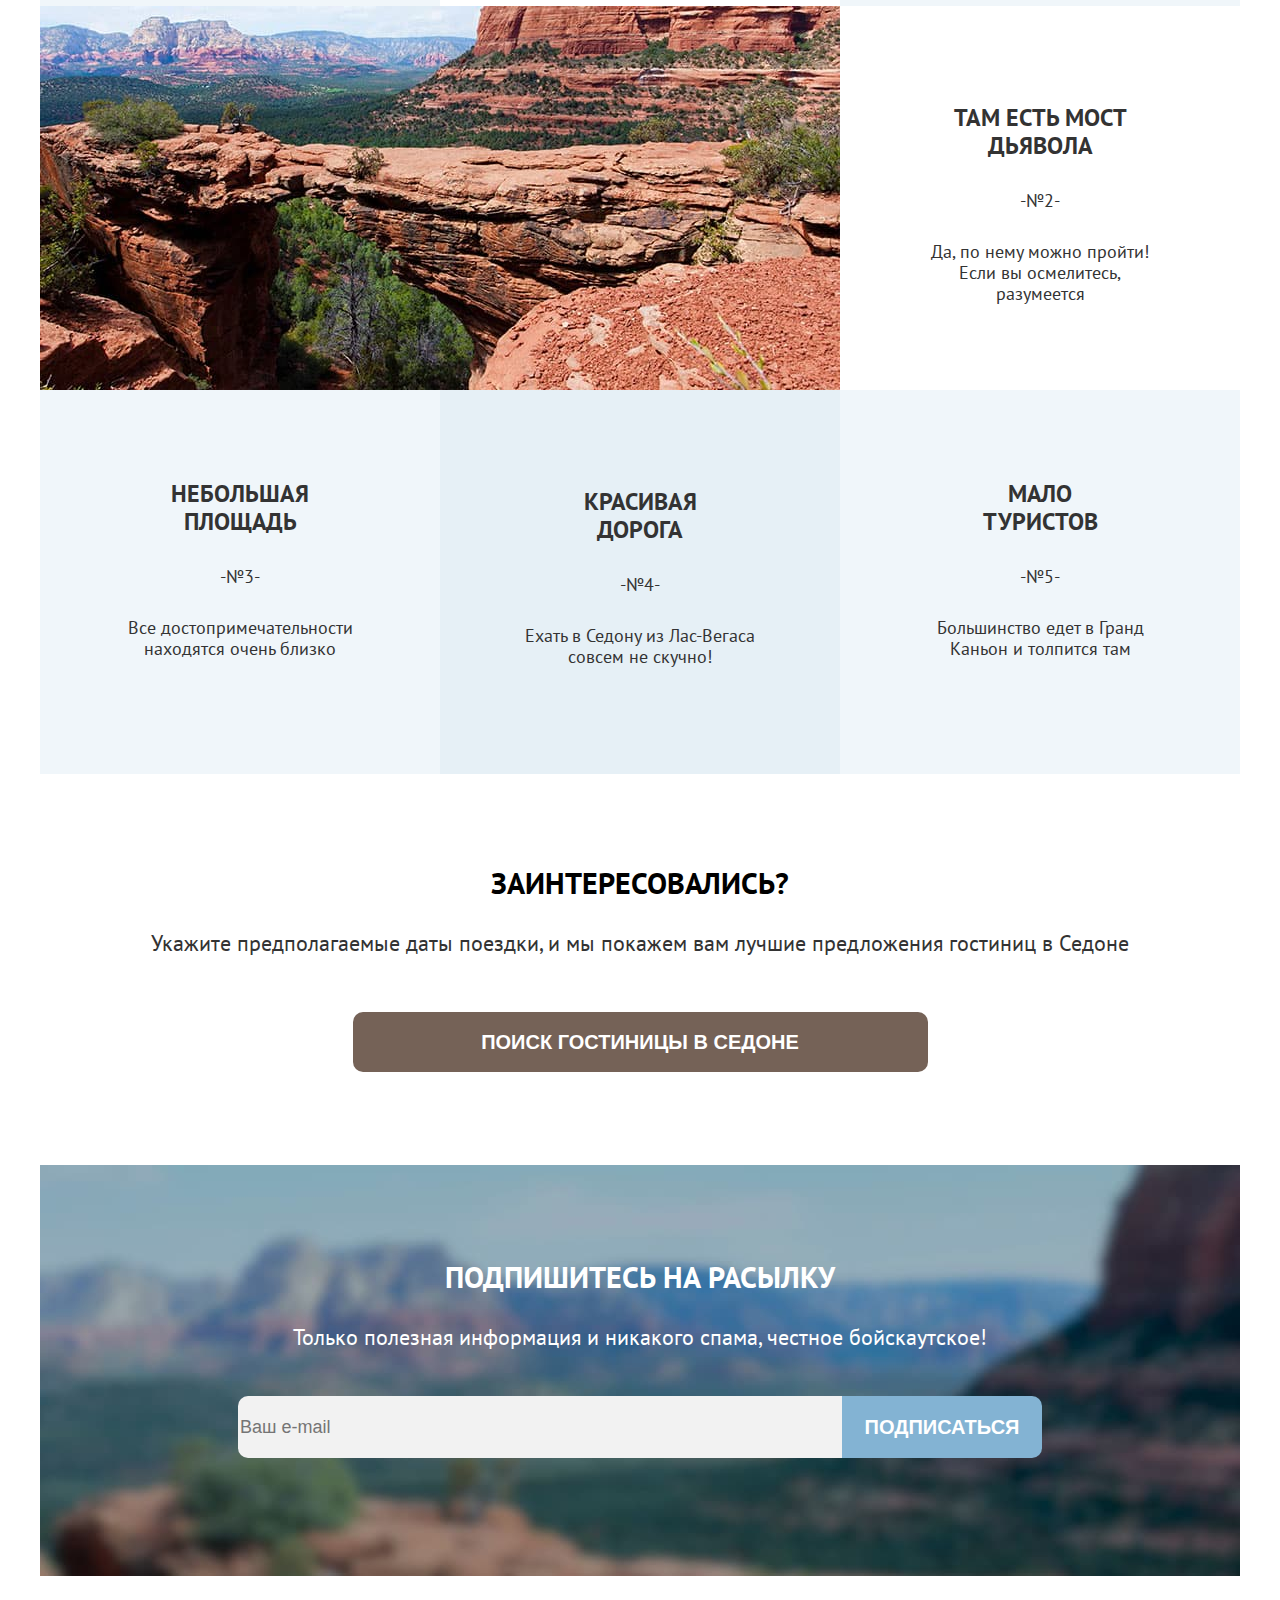
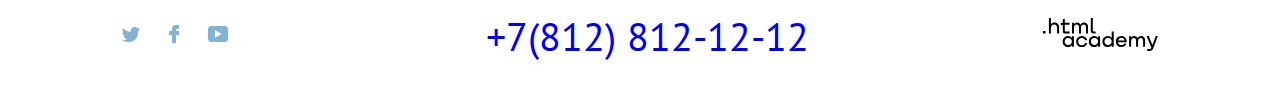
==== commit cdd65de7: "interaction" ====
--- a/index.html
+++ b/index.html
@@ -16,26 +16,30 @@
             </a>
             <nav class="navigation">
                 <ul class="navigation-header">
-                    <li class="navigation-menu">
-                        <a href="#" class="navigation-link">Главная</a>
-                    </li>
-                    <li class="navigation-menu">
+                    <li class="navigation-item">
+                        <a href="#" class="navigation-link active-page">Главная</a>
+                    </li>
+                    <li class="navigation-item">
                         <a href="#" class="navigation-link">О Седоне</a>
                     </li>
-                    <li class="navigation-menu">
+                    <li class="navigation-item">
                         <a href="catalog.html" class="navigation-link">Гостиницы</a>
                     </li>
                 </ul>
                 <ul class="navigation-header-user">
-                    <li class="navigation-menu-user">
+                    <li class="navigation-item">
                         <a href="#" class="nav-user">
-                            <img src="image/Vektor/header/search-new.svg" alt="Поиск" width="18.05px" height="18.1px">
+                            <svg class="header-navigation-icon" aria-hidden="true" focusable="false" width="20" height="19" viewBox="0 0 20 19" xmlns="http://www.w3.org/2000/svg">
+                                <path d="m19 17-3.7-3.6a8 8 0 0 0 1.7-5 8 8 0 0 0-8-8C4.6.5 1 4.3 1 8.7a8 8 0 0 0 13 6.3l3.6 3.7L19 17ZM9 14.7c-3.3 0-6-2.7-6-6a6 6 0 0 1 12 0 6 6 0 0 1-6 6Z"/>
+                              </svg>
                         <span class="visually-hidden">Поиск</span>
                         </a>
                     </li>
-                    <li class="navigation-menu-user">
+                    <li class="navigation-item">
                         <a href="#" class="nav-user">
-                            <img src="image/Vektor/header/favorite-new.svg" alt="Избранное" width="18.05px" height="17px">
+                            <svg class="header-navigation-icon" aria-hidden="true" focusable="false" width="19" height="17" viewBox="0 0 19 17" xmlns="http://www.w3.org/2000/svg">
+                                <path d="M9.4 17a1 1 0 0 1-.8-.4l-7-7.9A5.4 5.4 0 0 1 6 0c1.3 0 2.5.5 3.5 1.3a5.5 5.5 0 0 1 9 4.1c0 1.3-.4 2.5-1.2 3.4l-7 7.9c-.3.2-.5.3-.9.3Zm-6-9.5 6.1 6.9 6.3-7c.5-.5.7-1.2.7-2 0-1.8-1.5-3.3-3.3-3.3-1 0-2 .5-2.8 1.3-.3.3-.6.4-.9.4-.3 0-.6-.2-.8-.4A3.7 3.7 0 0 0 6 2.1a3.3 3.3 0 0 0-3.3 3.3c0 .9.3 1.6.7 2.1Z"/>
+                              </svg>
                             <span class="visually-hidden">Избранное</span>
                         </a>
                     </li>
@@ -185,7 +189,7 @@
                 </p>
                 <form action="#" class="spam-form">
                     <input type="email" name="email" placeholder="Ваш e-mail" class="form-email">
-                    <input type="submit" value="Подписаться" class="form-button">
+                    <input type="submit" value="Подписаться" class="form-button button">
                 </form>
             </section>
         </div>
@@ -200,29 +204,39 @@
                 <ul class="footer-list">
                     <li class="footer-time">
                         <a href="#" class="footer-link-social">
-                            <img src="image/Vektor/footer/twitter-new.svg" alt="Твиттер" width="18px" height="14.96px">
+                            <svg class="footer-social-icon" aria-hidden="true" focusable="false" width="18" height="15"  viewBox="0 0 18 15" fill="none" xmlns="http://www.w3.org/2000/svg">
+                                <path fill-rule="#83B3D3" d="M11.6.2c1.8-.5 3.2.3 3.8 1.2l2.1-.7c0 .9-.6 1.5-.9 1.8.7.1 1.4-.6 1.4-.6a3 3 0 0 1-1.7 2C16.1 10.7 13 15.1 5.7 15h-.5c-.4 0-4.4-.5-5.2-1.9 2.4.2 4.1-.4 5-1.2-1-.3-2.9-.4-3.2-2.9.4.1.6.2 1.3.1C1.8 8.3.4 7.5.5 5.3c.3.3 1.1.5 1.4.5C1.1 5.6-.2 2.5.9.9a11 11 0 0 0 7.6 3.8C8.7 2.3 9.7.8 11.6.2Z"/>
+                              </svg>
                             <span class="visually-hidden">Твиттер</span>
                         </a>
                     </li>
                     <li class="footer-time">
                         <a href="#" class="footer-link-social">
-                            <img src="image/Vektor/footer/facebook-new.svg" alt="Фэйсбук" width="10px" height="18px">
+                            <svg class="footer-social-icon" aria-hidden="true" focusable="false" width="10" height="18" viewBox="0 0 10 18" xmlns="http://www.w3.org/2000/svg">
+                                <path d="M7 0a4 4 0 0 0-4 4v2H0v4h3v8h4v-8h3V6H7V4h3V0H7Z"/>
+                              </svg>
                             <span class="visually-hidden">Фэйсбук</span>
                         </a>
                     </li>
                     <li class="footer-time">
                         <a href="#" class="footer-link-social">
-                            <img src="image/Vektor/footer/youtube-new.svg" alt="Ютуб" width="20.1px" height="16px">
+                            <svg class="footer-social-icon" aria-hidden="true" focusable="false" width="20" height="16" viewBox="0 0 20 16" xmlns="http://www.w3.org/2000/svg">
+                                <path d="M17 0H2.9C1.2 0 0 1.5 0 3.2v9.5C0 14.5 1.2 16 2.9 16h14.3c1.5 0 2.9-1.5 2.9-3.2V3.2C19.9 1.5 18.7 0 17 0ZM7 11.8V4.2L13.7 8 7 11.8Z"/>
+                              </svg>
                             <span class="visually-hidden">Ютуб</span>
                         </a>
                     </li>
                 </ul>
 
-                <div class="footer-tel">
+                <p class="footer-tel">
+                    <a href="#" class="footer-tel-link">
                     +7(812) 812-12-12
-                </div> 
-                <a href="#">
-                    <img src="image/Vektor/footer/htmlacademy-logo-new.svg" alt="Логотип html acagemy" width="114.9px" height="32.9px">
+                    </a>
+                </p> 
+                <a href="#" class="fot-link-HA">
+                    <svg class="fot-log-HA" width="115" height="33" viewBox="0 0 115 33" xmlns="http://www.w3.org/2000/svg">
+                        <path d="M0 12.9v2.6h2.5v-2.6H0Zm11.6-8.4c-1.6 0-2.8.7-3.6 1.7h-.1V0h-2v15.5h2v-5.3c0-2.1 1.3-3.6 3.3-3.6 1.8 0 2.9 1.4 2.9 3.2v5.7h2V9.4c.1-3-1.8-4.9-4.5-4.9Zm15 .3h-4.8V1.1h-2v3.8h-1.9v2h1.9v6c0 1.7 1 2.7 2.7 2.7h4.1v-2h-3.7c-.7 0-1.1-.4-1.1-1.1V6.8h4.8v-2Zm14.5-.2c-1.6 0-2.9.8-3.5 2.1h-.1a3.7 3.7 0 0 0-3.4-2.1c-1.4 0-2.5.8-3.1 1.8h-.1V4.8H29v10.6h2V10c0-2 1-3.5 2.6-3.5 1.5 0 2.4 1 2.4 2.6v6.3h2V9.8c0-2.4 1.4-3.3 2.6-3.3 1.5 0 2.4 1 2.4 2.6v6.3h2V8.9c.1-2.5-1.4-4.3-3.9-4.3Zm6.7 8.1c0 1.7 1 2.7 2.8 2.7h2v-2h-1.7c-.7 0-1.1-.4-1.1-1.1V0h-2v12.7Zm-18.9 7a4.9 4.9 0 0 0-3.9-1.8c-3.1 0-5.4 2.3-5.4 5.6s2.3 5.6 5.4 5.6c1.8 0 3-.8 3.8-1.9h.1v1.6h2V18.2h-2v1.5Zm-3.6 7.4a3.5 3.5 0 0 1-3.6-3.6c0-2 1.4-3.6 3.6-3.6s3.6 1.6 3.6 3.6c0 1.9-1.4 3.6-3.6 3.6ZM44.2 22c-.5-2.4-2.6-4.1-5.4-4.1a5.4 5.4 0 0 0-5.6 5.6c0 3.1 2.2 5.6 5.6 5.6 2.8 0 4.9-1.8 5.4-4.2h-2.1a3.4 3.4 0 0 1-3.3 2.3 3.5 3.5 0 0 1-3.6-3.6c0-2 1.4-3.6 3.6-3.6 1.6 0 2.8 1 3.3 2.2h2.1V22Zm10.9-2.3a4.9 4.9 0 0 0-3.9-1.8c-3.1 0-5.4 2.3-5.4 5.6s2.3 5.6 5.4 5.6c1.8 0 3-.8 3.8-1.9h.1v1.6h2V18.2h-2v1.5Zm-3.6 7.4a3.5 3.5 0 0 1-3.6-3.6c0-2 1.4-3.6 3.6-3.6s3.6 1.6 3.6 3.6c0 1.9-1.5 3.6-3.6 3.6Zm17.2-7.3a5 5 0 0 0-3.9-1.9c-3.1 0-5.4 2.3-5.4 5.6s2.2 5.6 5.4 5.6c1.7 0 3-.8 3.8-1.8h.1v1.5h2V13.4h-2v6.4Zm-3.6 7.3a3.5 3.5 0 0 1-3.6-3.6c0-2 1.4-3.6 3.6-3.6s3.6 1.6 3.6 3.6c-.1 2-1.5 3.6-3.6 3.6Zm13.2-9.2a5.4 5.4 0 0 0-5.5 5.6c0 3 2.1 5.6 5.5 5.6 2.5 0 4.5-1.3 5.2-3.6h-2.1c-.5 1-1.6 1.6-3 1.6-1.9 0-3.3-1.3-3.4-2.9h8.8c.2-3.6-2-6.3-5.5-6.3Zm0 1.9c1.7 0 3 1 3.3 2.6h-6.5a3.2 3.2 0 0 1 3.2-2.6Zm19.9-1.9a4 4 0 0 0-3.6 2h-.1c-.6-1.2-1.8-2-3.4-2-1.4 0-2.5.7-3.1 1.8v-1.5h-1.9v10.6h2v-5.4c0-2 1-3.4 2.6-3.5 1.5 0 2.4 1 2.4 2.6v6.3h2v-5.6c0-2.4 1.4-3.3 2.6-3.3 1.5 0 2.4 1 2.4 2.6v6.3h2v-6.5c.1-2.6-1.4-4.4-3.9-4.4Zm11.2 9.1-3.6-8.9h-2.2l4.8 11.6c-.3.9-.7 1.2-1.7 1.2h-2.5v2h2.5c1.8 0 2.8-.8 3.5-2.6l4.7-12.2h-2.1l-3.4 8.9Z" />
+                      </svg>
                 </a>
             </nav>
         </div>
--- a/style/style.css
+++ b/style/style.css
@@ -51,6 +51,7 @@
 	z-index: 1;
 }
 .navigation-link{
+	position: relative;
 	display: block;
 	font-weight: 700;
 	font-size: 20px;
@@ -59,6 +60,13 @@
 	text-decoration: none;
 	padding: 20px 17px;
 }
+.navigation-link:hover{
+	color: #756257;
+}
+.navigation-link:active{
+	color:rgba(117, 98, 87, 0.3);
+}
+
 .header-wrapper{
 	display: flex;
 	align-items: center;
@@ -87,12 +95,40 @@
 	width: 264px;
 }
 .nav-user{
-	padding: 24px 12px;
-	min-width: 18px;
-	min-height: 17px;
+	box-sizing: border-box;
+    position: relative;
+    display: inline-block;
+    padding: 24px 12px;
+    min-height: 66px;
+    min-width: 42px;
 }
 .navigation-menu-button{
 	margin-left: auto;
+}
+.navigation-icon{
+	position: absolute;
+    top: 0;
+    right: 0;
+    bottom: 0;
+    left: 0;
+    margin: auto;
+}
+.nav-user:hover .header-navigation-icon{
+	fill: #756257;
+}
+.nav-user:active .header-navigation-icon{
+	fill: rgba(117, 98, 87, 0.3);
+}
+.active-page::before{
+	content: '';
+	background-color: #756257;
+	height: 3px;
+	position: absolute;
+	bottom: 0;
+	right: 17px;
+	left: 17px;
+	transition: 0.3s;
+
 }
 /* Шапка финиш*/
 
@@ -103,6 +139,7 @@
 	color: #ffffff;
 	border-radius: 4px;
 	border: 0;
+	cursor: pointer;
 }
 .button-header{
 	display: block;
@@ -116,6 +153,20 @@
 	padding: 8px 15px;
 	box-sizing: border-box;
 }
+.button-header:hover{
+	box-shadow: 5px 5px 3px 0 #4d3428 ;
+	background-color: #615048;
+}
+.button-header:focus{
+	outline: none;
+	box-shadow: inset 0 0 0 3px #83B3D3;
+	background: #615048;
+}
+.button-header:active{
+	box-shadow: 5px 5px 3px 0 #887871;
+	background: #615048;
+	color: rgba(255, 255, 255, 0.3);
+}
 .form-submit-send{
 	width: 160px;
 	height: 48px;
@@ -123,8 +174,19 @@
 	font-size: 16px;
 	line-height: 21px;
 	font-weight: 700;
-	margin-top: 60px;
 	margin-bottom: 20px;
+}
+.form-submit-send:hover{
+	background-color: #68A2CA;
+}
+.form-submit-send:focus{
+	outline: 3px solid #fff;
+	background-color: #68A2CA;
+}
+.form-submit-send:active{
+	outline: none;
+	background-color: #68A2CA;
+	color: rgba(255, 255, 255, 0.3);
 }
 .form-submit-reset{
 	font-size: 18px;
@@ -132,6 +194,19 @@
 	background-color: transparent;
 	color: #FFFFFF;
 	border: 0;
+	border-radius: 4px;
+	cursor: pointer;
+}
+.form-submit-reset:hover{
+	color: rgba(255, 255, 255, 0.6);
+}
+.form-submit-reset:focus{
+	color: #fff;
+	outline: 3px solid #83B3D3;
+}
+.form-submit-reset:active{
+	color: rgba(255, 255, 255, 0.3);
+	outline: none;
 }
 .product-card-button-link{
 	display: block;
@@ -145,6 +220,19 @@
 	text-decoration: none;
 	padding: 9px;
 }
+.product-card-button-link:hover{
+	background-color: #615048;
+}
+.product-card-button-link:focus{
+	outline: none;
+	box-shadow: 0 0 0 3px #83B3D3;
+	background-color: #615048;
+}
+.product-card-button-link:active{
+	box-shadow: none;
+	background-color: #615048;
+	color: rgba(255, 255, 255, 0.3);
+}
 .product-card-button{
 	background-color: #83B3D3;
 	width: 141px;
@@ -154,6 +242,20 @@
 	line-height: 21px;
 	justify-self: end;
 }
+.product-card-button:hover{
+	background-color: #68A2CA;
+	outline: 1px solid #756257;
+}
+.product-card-button:focus{
+	background-color: #68A2CA;
+	outline: 3px solid #756257;
+}
+.product-card-button:active{
+	background-color: #68A2CA;
+	outline: 1px solid #756257;
+	color: rgba(255, 255, 255, 0.3);
+	transition: 0.1s;
+}
 .product-card-button-green{
 	background-color: #7DB54F;
 	width: 141px;
@@ -163,6 +265,19 @@
 	line-height: 21px;
 	justify-self: end;
 }
+.product-card-button-green:hover{
+	background-color: #6C9E42;
+}
+.product-card-button-green:focus{
+	background-color: #6C9E42;
+	outline: 3px solid #756257;
+}
+.product-card-button-green:active{
+	background-color: #6C9E42;
+	color: rgba(255, 255, 255, 0.3);
+	outline: none;
+	transition: 0.1s;
+}
 .section-product-card-button{
 	height: 60px;
 	width: 620px;
@@ -173,6 +288,18 @@
 	margin-left: 290px;
 	margin-bottom: 60px;
 }
+.section-product-card-button:hover{
+	background-color: #68A2CA;
+}
+.section-product-card-button:focus{
+	outline: 3px solid #756257;
+	background-color: #68A2CA;
+}
+.section-product-card-button:active{
+	color: rgba(255, 255, 255, 0.3);
+	background-color: #68A2CA;
+	outline: none;
+}
 .pagination-link{
 	text-decoration: none;
 	background-color: #83B3D3;
@@ -182,88 +309,80 @@
 	align-items: center;
 	justify-content: center;
 }
-
-/* Кнопки финиш*/
-
-
-/*Основная часть Котолог старт*/
-.catalog-filter{
-	background: #09e9e986 url("../image/Rast/catalog-background-new.jpg") no-repeat;
-	max-width: 1200px;
-	height: 408px;
-	box-sizing: border-box;
+.activ{
+	background-color: #F2F2F2;
+	color: #000000;
+}
+.pagination-link:hover:not(.activ){
+	background-color: #68A2CA;
+}
+.pagination-link:focus:not(.activ){
+	outline: none;
+	box-shadow: 0 0 0 3px #756257;
+	background-color: #68A2CA;
+}
+.pagination-link:active:not(.activ){
+	background-color: #68A2CA;
+	color: rgba(255, 255, 255, 0.3);
+	box-shadow: none;
+}
+.activ:focus{
+	outline: none;
+	box-shadow: 0 0 0 3px #756257
+}
+.services-button{
+	font-weight: 700;
+	font-size: 20px;
+	line-height: 36px;
+	text-align: center;
+	text-transform: uppercase;
 	color: #FFFFFF;
-	font-size: 18px;
-	line-height: 23px;
-	padding-top: 35px;
-	padding-left: 71px;
-	margin-bottom: 44px;
-}
-.catalog-filter-title{
-	width: 528px;
-	font-weight: 700;
-	font-size: 60px;
-	line-height: 78px;
-	margin: 0;
-}
-.breadcrumbs-link{
-	text-decoration: none;
-	color: #FFFFFF;
-	font-size: 16px;
-	line-height: 21px;
-}
-.breadcrumbs{
-	display: flex;
-	align-items: center;
-	margin: 0;
-	padding: 0;
-}
-.breadcrnmbs-item{
-	margin-right: 11px;
-}
-.fieldset-box{
-	display: flex;
-	width: 150px;
-	padding: 0;
+	cursor: pointer;
+
+	width: 575px;
+	height: 60px;
+	background: #756257;
+	border-radius: 10px;
 	border: 0;
-	margin: 0;
-	margin-right: 67px;
-}
-.fieldset-box:nth-child(2){
-	margin-right: 167px;
-}
-.fieldset-box-filter{
-	display: flex;
-	flex-wrap: wrap;
-	width: 287px;
-	padding: 0;
-	border: 0;
-	margin: 0;
-}
-.form-filter{
-	display: flex;
-	margin-top: 45px;
-}
-.form-list{
-	padding: 0;
-	margin: 0;
-	margin-top: 30px;
-}
-.form-imput-box{
-	display: flex;
-    flex-direction: column;
-    margin-left: 81px;
-}
-.form-filter-legend{
+}
+.services-button:hover{
+	box-shadow: 5px 5px 3px 0 #4d3428;
+	background-color: #615048;
+}
+.services-button:focus{
+	outline: none;
+	box-shadow: inset 0 0 0 3px #83B3D3;
+	background: #615048;
+}
+.services-button:active{
+	color: rgba(255, 255, 255, 0.3);
+	box-shadow: 5px 5px 3px 0 #887871;
+	background-color: #615048;
+}
+.form-button{
 	font-weight: 700;
 	font-size: 20px;
 	line-height: 26px;
-}
-.form-sorting{
-	display: flex;
-	align-items: center;
-	padding: 0 71px;
-	margin-bottom: 53px;
+	text-align: center;
+	text-transform: uppercase;
+	color: #FFFFFF;
+
+	width: 200px;
+	background-color: #83B3D3;
+	border-radius: 0px 10px 10px 0px;
+	border: 0;
+}
+.form-button:hover{
+	background-color: #68A2CA;
+}
+.form-button:focus{
+	outline: 3px solid #756257;
+	background-color: #68A2CA;
+}
+.form-button:active{
+	color: rgba(255, 255, 255, 0.3);
+	background-color: #68A2CA;
+	outline: none;
 }
 .button-link-tile{
 	padding: 0;
@@ -277,7 +396,128 @@
 .button-link-tile:nth-child(3n){
 	margin-right: 0;
 }
-
+.button-link-tile:hover,
+.button-link-tile:focus{
+	outline: none;
+	border: 2px solid #83B3D3;
+}
+.button-link-tile:active{
+	border: 2px solid #000000;
+	box-shadow: 0 0 10px 0 #333333;
+	background-color: #E6E6E6;
+}
+.active-sorting{
+	border-color: #000000;
+}
+/* Кнопки финиш*/
+
+
+/*Основная часть Котолог старт*/
+.catalog-filter{
+	background: #09e9e986 url("../image/Rast/catalog-background-new.jpg") no-repeat;
+	max-width: 1200px;
+	height: 408px;
+	box-sizing: border-box;
+	color: #FFFFFF;
+	font-size: 18px;
+	line-height: 23px;
+	padding-top: 35px;
+	padding-left: 71px;
+	margin-bottom: 44px;
+}
+.catalog-filter-title{
+	width: 528px;
+	font-weight: 700;
+	font-size: 60px;
+	line-height: 78px;
+	margin: 0;
+}
+.breadcrumbs-link{
+	text-decoration: none;
+	color: #FFFFFF;
+	font-size: 16px;
+	line-height: 21px;
+	padding: 5px;
+	border-radius: 4px;
+}
+.breadcrumbs-link:hover{
+	color: rgba(255, 255, 255, 0.6);
+}
+.breadcrumbs-link:focus{
+	outline: 3px solid #68A2CA;
+	color: #fff;
+}
+.breadcrumbs-link:active{
+	outline: none;
+	color: rgba(255, 255, 255, 0.3);
+}
+.breadcrumbs-home-icon{
+	fill: #fff;
+}
+.breadcrumbs-link:hover .breadcrumbs-home-icon{
+	fill: rgba(255, 255, 255, 0.6);
+}
+.breadcrumbs-link:active .breadcrumbs-home-icon{
+	fill: rgba(255, 255, 255, 0.3);
+}
+.breadcrumbs{
+	display: flex;
+	align-items: center;
+	margin: 0;
+	padding: 0;
+}
+.breadcrnmbs-item{
+	margin-right: 11px;
+}
+.checkbox-input{
+	width: 10px;
+	height: auto;
+}
+.fieldset-box{
+	display: flex;
+	width: 150px;
+	padding: 0;
+	border: 0;
+	margin: 0;
+	margin-right: 67px;
+}
+.fieldset-box:nth-child(2){
+	margin-right: 167px;
+}
+.fieldset-box-filter{
+	display: flex;
+	flex-wrap: wrap;
+	width: 287px;
+	padding: 0;
+	border: 0;
+	margin: 0;
+	margin-right: 81px;
+}
+.form-filter{
+	display: flex;
+	margin-top: 45px;
+}
+.form-list{
+	padding: 0;
+	margin: 0;
+	margin-top: 30px;
+}
+.form-imput-box{
+	display: flex;
+    flex-direction: column;
+	padding-top: 60px;
+}
+.form-filter-legend{
+	font-weight: 700;
+	font-size: 20px;
+	line-height: 26px;
+}
+.form-sorting{
+	display: flex;
+	align-items: center;
+	padding: 0 71px;
+	margin-bottom: 53px;
+}
 .form-sorting-text{
 	font-weight: 700;
 	font-size: 30px;
@@ -296,6 +536,17 @@
 	line-height: 23px;
 	margin-right: 81px;
 }
+.select-sorting:hover,
+.select-sorting:focus{
+	outline: none;
+	border: 2px solid #83B3D3;
+}
+.select-sorting:active{
+	color: #333;
+	border: 2px solid #000000;
+	box-shadow: 0 0 10px 0 #333333;
+	background-color: #E6E6E6;
+}
 .form-sorting-button{
 	display: flex;
 	flex-wrap: wrap;
@@ -304,12 +555,30 @@
 .input-price{
 	box-sizing: border-box;
 	border: 2px solid #FFFFFF;
+	color: #fff;
 	border-radius: 4px;
 	background-color: transparent;
 	width: 143px;
 	height: 48px;
 	margin-top: 34px;
-}
+	padding: 14px 19px;
+}
+.input-price:hover{
+	border: 2px solid rgba(255, 255, 255, 0.6);
+}
+.input-price:focus{
+	outline: none;
+	border: 2px solid #fff;
+	box-shadow: 
+	inset 0 0 0 3px #81B3D2;
+}
+.input-price:active{
+	border: 2px solid #fff;
+	background-color: #75625793;
+	box-shadow: none;
+	color: white;
+}
+/* карточки товара старт */
 .product-cards-link-img{
 	grid-column: 1/-1;
 }
@@ -356,15 +625,6 @@
 .star-reyting:first-child{
 	margin: 0;
 }
-.label-select-card{
-	line-height: 23px;
-}
-.select-card{
-	width: 160px;
-	height: 48px;
-	border-color: #E6E6E6;
-	border-radius: 4px;
-}
 .box-card-product{
 	display: grid;
 	grid-template-columns: repeat(3, 340px);
@@ -384,6 +644,13 @@
 	padding: 20px;
 	row-gap: 16px;
 }
+/* карточки товара офф */
+hr{
+	width: 1055px;
+	border-color: rgba(255, 255, 255, 0.3);
+	position: relative;
+	bottom: 30px;
+}
 .pagination-list{
 	display: flex;
 	padding: 0;
@@ -394,6 +661,25 @@
 }
 .pagination-item:last-child{
 	margin-right: 0;
+}
+.label-select-card{
+	line-height: 23px;
+}
+.select-card{
+	width: 160px;
+	height: 48px;
+	border-color: #E6E6E6;
+	border-radius: 4px;
+}
+.select-card:hover,
+.select-card:focus{
+	outline: 2px solid #83B3D3;
+}
+.select-card:active{
+	color: #333;
+	outline: 2px solid #000000;
+	box-shadow: 0 0 10px 0 #333333;
+	background-color: #E6E6E6;
 }
 	/*Основная часть Котолог офф*/
 
@@ -481,6 +767,12 @@
     min-height: 100%;
     object-fit: cover;
 }
+.img:hover{
+	opacity: 0.6;
+}
+.img:active{
+	opacity: 0.3;
+}
 .wrapper{
 	box-sizing: border-box;
 	padding-top: 98px;
@@ -602,20 +894,6 @@
 	line-height: 26px;
 	text-align: center;
 }
-.services-button{
-	font-weight: 700;
-	font-size: 20px;
-	line-height: 36px;
-	text-align: center;
-	text-transform: uppercase;
-	color: #FFFFFF;
-
-	width: 575px;
-	height: 60px;
-	background: #756257;
-	border-radius: 10px;
-	border: 0;
-}
 .spam-form{
 	display: flex;
     justify-content: center;
@@ -632,19 +910,20 @@
 	border-radius: 10px 0px 0px 10px;
 	border: 0;
 }
-.form-button{
-	font-weight: 700;
-	font-size: 20px;
-	line-height: 26px;
-	text-align: center;
-	text-transform: uppercase;
-	color: #FFFFFF;
-
-	width: 200px;
-	background-color: #83B3D3;
-	border-radius: 0px 10px 10px 0px;
-	border: 0;
-}
+.form-email:hover{
+	background-color: #E6E6E6;
+}
+.form-email:focus{
+	outline: none;
+	background-color: #E6E6E6;
+	box-shadow: 0 0 0 3px #83B3D3;
+}
+.form-email:invalid{
+	outline: none;
+	box-shadow: 0 0 0 2px #FF5757;
+	background-color: #fff;
+}
+
 /*Сервис и рассылка*/
 
 /*Основная часть Главная страница офф*/
@@ -662,7 +941,7 @@
 .footer-list{
 	padding: 0;
 	margin-top: 10px;
-	width: 120px;
+	width: 150px;
 	display: flex;
 	flex-wrap: wrap;
 }
@@ -671,6 +950,10 @@
 }
 .footer-index{
 	background-color: #ffffff;
+}
+.footer-tel-link{
+	text-decoration: none;
+	padding: 15px;
 }
 .footer-tel{
 	font-size: 40px;
@@ -679,13 +962,70 @@
 	text-transform: uppercase;
 	color: #000000;
 }
+.footer-tel-link:hover{
+	color: #756257;
+}
+.footer-tel-link:focus{
+	outline: none;
+	color: #756257;
+	border: 3px solid #83B3D3;
+	border-radius: 10px;
+	box-sizing: border-box;
+}
+.footer-tel-link:active{
+	border: 0;
+	color: rgba(117, 98, 87, 0.3);
+}
+.footer-link-social{
+	border-radius: 10px;
+	min-width: 20px;
+	min-height: 20px;
+	padding: 10px;
+	display: block;
+	box-sizing: border-box;
+}
+.footer-social-icon{
+	fill: #83B3D3;
+}
+.footer-link-social:hover .footer-social-icon{
+	fill: #68A2CA;
+}
+.footer-link-social:focus .footer-social-icon{
+	outline: none;
+	fill: #68A2CA;
+}
+.footer-link-social:focus{
+	outline: 3px solid #68A2CA;
+}
+.footer-link-social:active .footer-social-icon{
+	fill: rgba(104, 162, 202, 0.3);
+}
+.footer-link-social:active{
+	outline: none;
+}
 .footer-time{
-	width: 20px;
-	height: 20px;
-	padding-right: 29px;
+	padding-right: 9px;
 	padding-top: 8px;
 }
 .footer-time:nth-child(3n){
 	padding-right: 0;
 }
+.fot-log-HA{
+	padding: 10px;
+}
+.fot-link-HA{
+	border-radius: 10px;
+}
+.fot-link-HA:hover .fot-log-HA{
+	fill: #756257;
+}
+.fot-link-HA:focus .fot-log-HA{
+	outline: none;
+	fill: #756257;
+}
+.fot-link-HA:focus{
+	outline: none;
+	box-shadow: 0 0 0 3px #68A2CA;
+}
+
 /*Подвал*/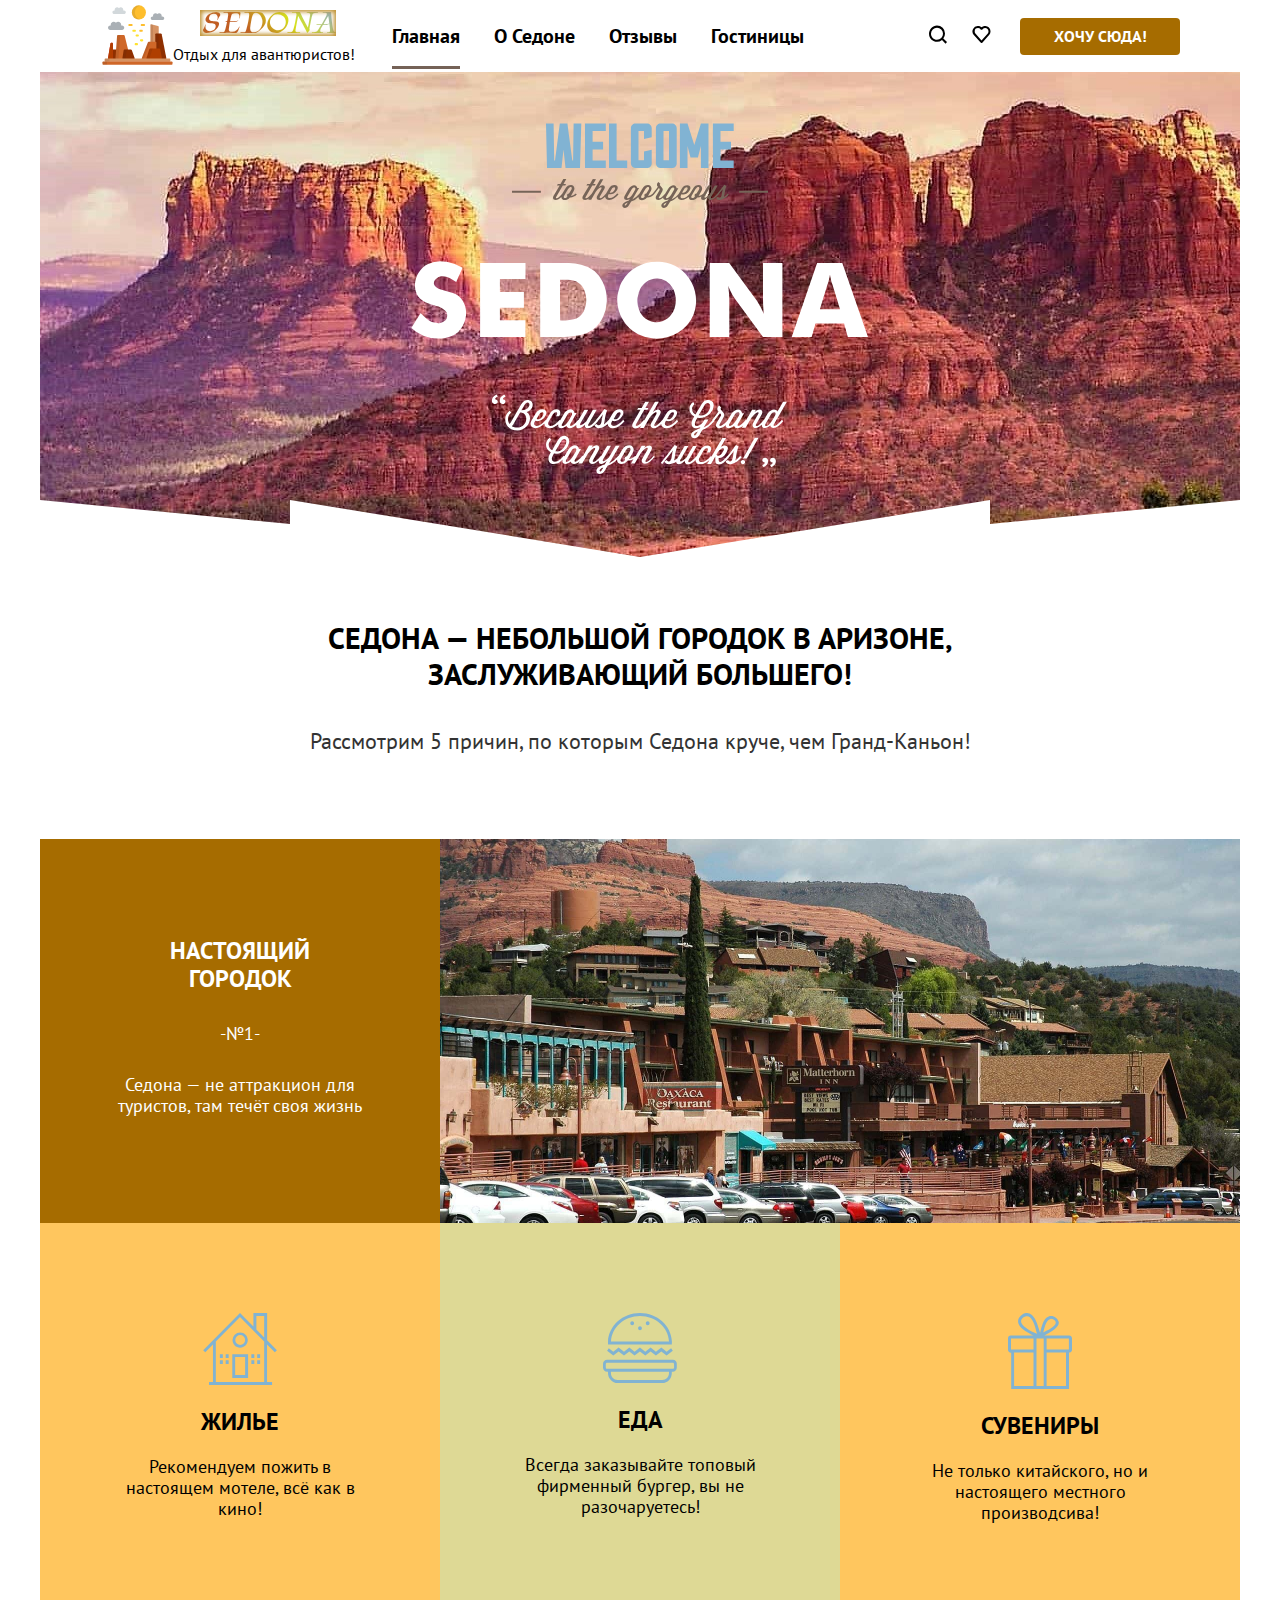
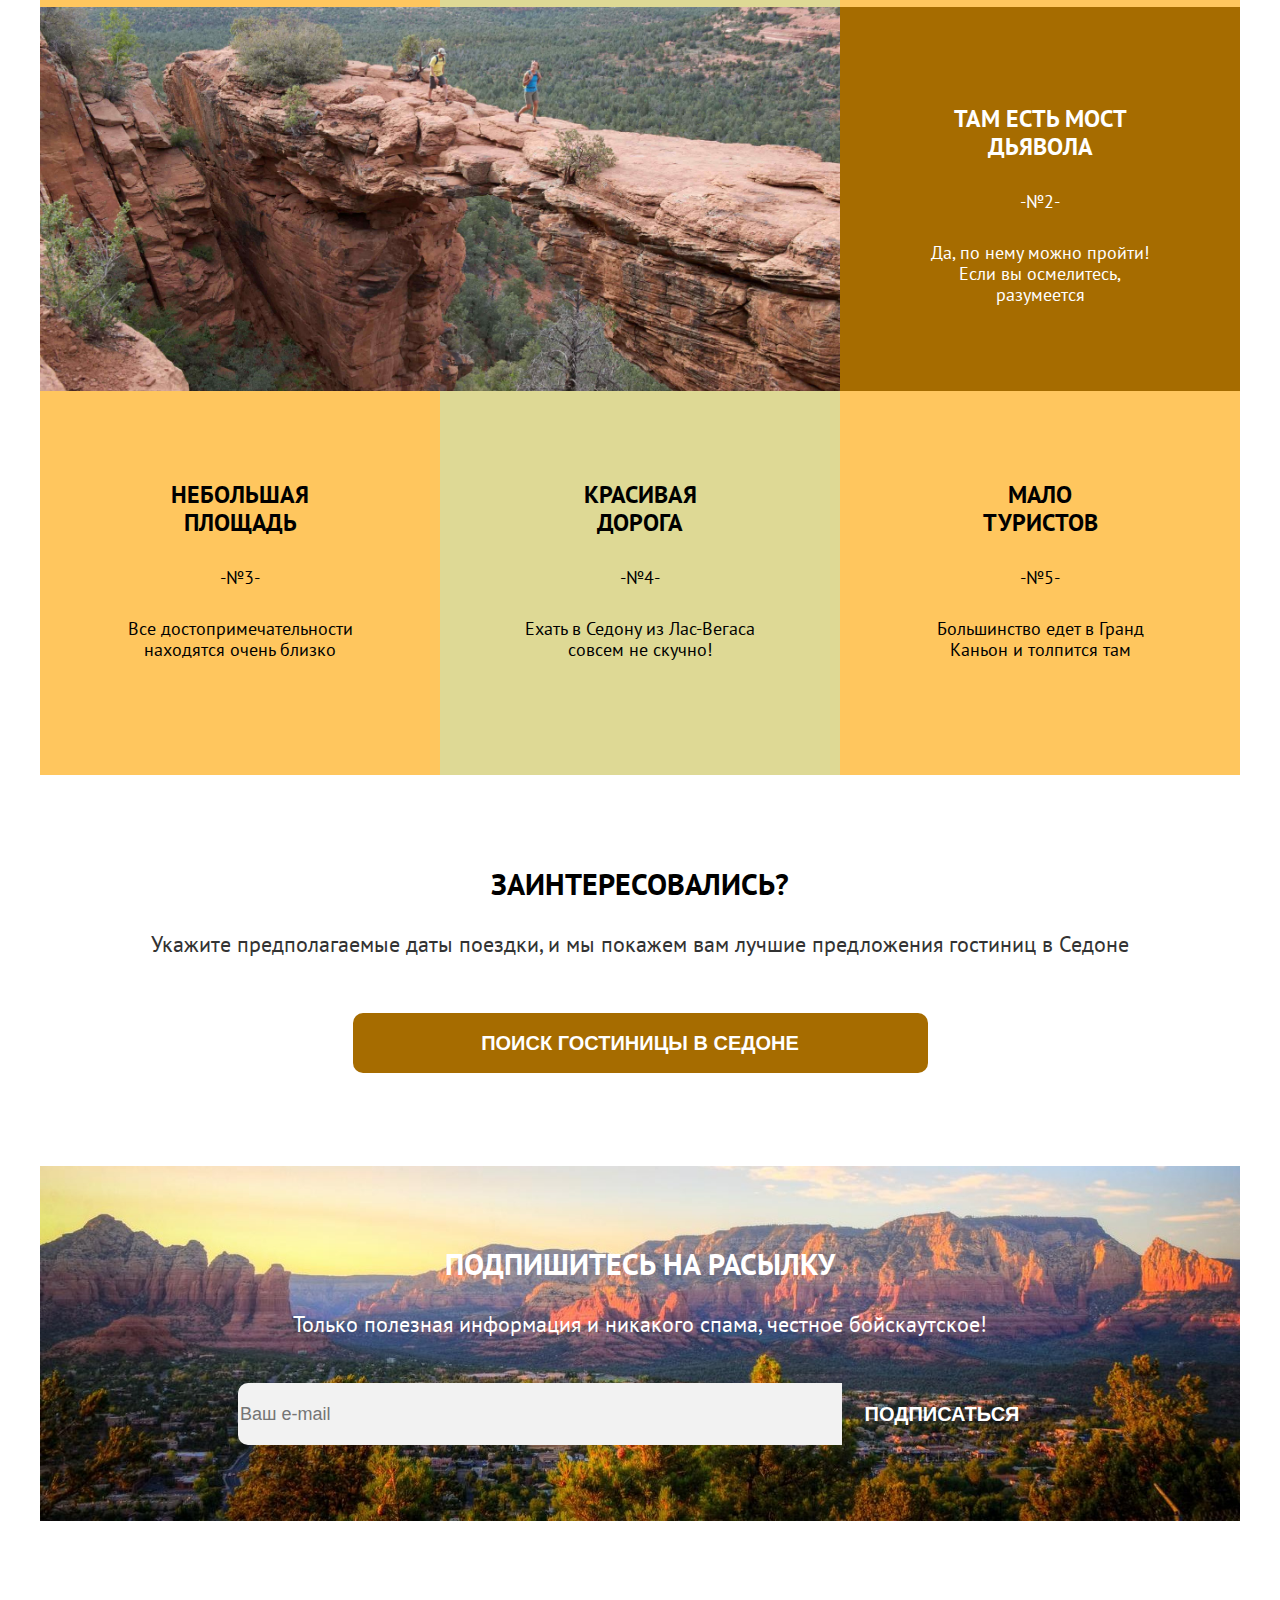
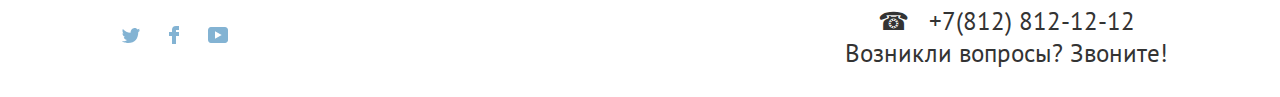
==== commit 615d3529: "New Sedona" ====
--- a/index.html
+++ b/index.html
@@ -12,7 +12,9 @@
     <header class="header-index">
         <div class="header-wrapper">
             <a href="#" class="logo-link">
-                <img src="image/Vektor/header/logo-header-new.svg" alt="Логотип Седона" width="139px" height="70px">
+                <img class="logo-header" src="image/Vektor/header/grand_canyon_37acibd593kd.svg" alt="Логотип Седона" width="75px" height="70px">
+                <span class="text-logo">SEDONA</span>
+                <p class="logo-p">Отдых для авантюристов!</p>
             </a>
             <nav class="navigation">
                 <ul class="navigation-header">
@@ -21,6 +23,9 @@
                     </li>
                     <li class="navigation-item">
                         <a href="#" class="navigation-link">О Седоне</a>
+                    </li>
+                    <li class="navigation-item">
+                        <a href="#" class="navigation-link">Отзывы</a>
                     </li>
                     <li class="navigation-item">
                         <a href="catalog.html" class="navigation-link">Гостиницы</a>
@@ -73,7 +78,7 @@
                     
                    <li class="advantages-time-li">
 
-                        <div class="wrapper wrapper-11">
+                        <div class="wrapper">
                             <h3 class="advantages-title">Настоящий городок</h3>
                             <span class="advantages-span">-№1-</span>
                             <p class="advantages-description">
@@ -82,7 +87,7 @@
                             своя жизнь</p>
                         </div>
 
-                        <img class="img img-adventages" src="image/Rast/sity-1-new.jpg" alt="Зелёное здание с болконом" width="800px" height="384px">
+                        <img class="img img-adventages" src="image/Rast/Sedona_RedRock_Street.jpg" alt="Зелёное здание с болконом" width="800px" height="384px">
 
                         <dl class="advantages-spisoc">
 
@@ -98,7 +103,7 @@
                                 </dt>
                             </div>
 
-                            <div class="wrapper wrapper-3">
+                            <div class="wrapper wrapper-2">
                                 <img class="icon-adventeges" src="image/Vektor/main/food-new.svg" alt="Еда" width="73.81px" height="70px">
                                 <dt class="advantages-termin"> 
                                     <h3 class="advantages-title-1">Еда</h3>
@@ -125,8 +130,8 @@
                    </li>
 
                    <li class="advantages-time-grid">
-                        <img class="img img-adventages-2" src="image/Rast/devil's-bridge-new.jpg" alt="Каньон в солнечную погоду" width=" 800px" height="384px">
-                        <div class="wrapper wrapper">
+                        <img class="img img-adventages-2" src="image/Rast/devil's-bridge.jpg" alt="Каньон в солнечную погоду" width=" 800px" height="384px">
+                        <div class="wrapper">
                             <h3 class="advantages-title">Там есть мост дьявола</h3>
                             <span class="advantages-span">-№2-</span>
                             <p class="advantages-description">
@@ -176,7 +181,7 @@
                     Укажите предполагаемые даты поездки,
                     и мы покажем вам лучшие предложения гостиниц в Седоне 
                 </p>
-                <button type="button" class="services-button">
+                <button type="button" class=" button big-button">
                     Поиск гостиницы в Седоне
                 </button>
             </section>
@@ -200,10 +205,10 @@
 
     <footer class="footer-index">
         <div class="wrepper-width">
-            <nav class="footer-navigstions">
+            <nav class="footer-navigations">
                 <ul class="footer-list">
                     <li class="footer-time">
-                        <a href="#" class="footer-link-social">
+                        <a class="footer-link-social" target="_blank" href="#">
                             <svg class="footer-social-icon" aria-hidden="true" focusable="false" width="18" height="15"  viewBox="0 0 18 15" fill="none" xmlns="http://www.w3.org/2000/svg">
                                 <path fill-rule="#83B3D3" d="M11.6.2c1.8-.5 3.2.3 3.8 1.2l2.1-.7c0 .9-.6 1.5-.9 1.8.7.1 1.4-.6 1.4-.6a3 3 0 0 1-1.7 2C16.1 10.7 13 15.1 5.7 15h-.5c-.4 0-4.4-.5-5.2-1.9 2.4.2 4.1-.4 5-1.2-1-.3-2.9-.4-3.2-2.9.4.1.6.2 1.3.1C1.8 8.3.4 7.5.5 5.3c.3.3 1.1.5 1.4.5C1.1 5.6-.2 2.5.9.9a11 11 0 0 0 7.6 3.8C8.7 2.3 9.7.8 11.6.2Z"/>
                               </svg>
@@ -211,7 +216,7 @@
                         </a>
                     </li>
                     <li class="footer-time">
-                        <a href="#" class="footer-link-social">
+                        <a class="footer-link-social" target="_blank" href="#">
                             <svg class="footer-social-icon" aria-hidden="true" focusable="false" width="10" height="18" viewBox="0 0 10 18" xmlns="http://www.w3.org/2000/svg">
                                 <path d="M7 0a4 4 0 0 0-4 4v2H0v4h3v8h4v-8h3V6H7V4h3V0H7Z"/>
                               </svg>
@@ -219,7 +224,7 @@
                         </a>
                     </li>
                     <li class="footer-time">
-                        <a href="#" class="footer-link-social">
+                        <a class="footer-link-social" target="_blank" href="https://www.youtube.com/watch?v=gA6pxmdMiOQ&ab_channel=%D0%9C%D0%B5%D1%82%D0%B0%D0%A1%D0%BC%D1%8B%D1%81%D0%BB%D1%8B">
                             <svg class="footer-social-icon" aria-hidden="true" focusable="false" width="20" height="16" viewBox="0 0 20 16" xmlns="http://www.w3.org/2000/svg">
                                 <path d="M17 0H2.9C1.2 0 0 1.5 0 3.2v9.5C0 14.5 1.2 16 2.9 16h14.3c1.5 0 2.9-1.5 2.9-3.2V3.2C19.9 1.5 18.7 0 17 0ZM7 11.8V4.2L13.7 8 7 11.8Z"/>
                               </svg>
@@ -228,15 +233,9 @@
                     </li>
                 </ul>
 
-                <p class="footer-tel">
-                    <a href="#" class="footer-tel-link">
+                <a href="tel:+7(812)8121212" class="footer-tel-link">
                     +7(812) 812-12-12
-                    </a>
-                </p> 
-                <a href="#" class="fot-link-HA">
-                    <svg class="fot-log-HA" width="115" height="33" viewBox="0 0 115 33" xmlns="http://www.w3.org/2000/svg">
-                        <path d="M0 12.9v2.6h2.5v-2.6H0Zm11.6-8.4c-1.6 0-2.8.7-3.6 1.7h-.1V0h-2v15.5h2v-5.3c0-2.1 1.3-3.6 3.3-3.6 1.8 0 2.9 1.4 2.9 3.2v5.7h2V9.4c.1-3-1.8-4.9-4.5-4.9Zm15 .3h-4.8V1.1h-2v3.8h-1.9v2h1.9v6c0 1.7 1 2.7 2.7 2.7h4.1v-2h-3.7c-.7 0-1.1-.4-1.1-1.1V6.8h4.8v-2Zm14.5-.2c-1.6 0-2.9.8-3.5 2.1h-.1a3.7 3.7 0 0 0-3.4-2.1c-1.4 0-2.5.8-3.1 1.8h-.1V4.8H29v10.6h2V10c0-2 1-3.5 2.6-3.5 1.5 0 2.4 1 2.4 2.6v6.3h2V9.8c0-2.4 1.4-3.3 2.6-3.3 1.5 0 2.4 1 2.4 2.6v6.3h2V8.9c.1-2.5-1.4-4.3-3.9-4.3Zm6.7 8.1c0 1.7 1 2.7 2.8 2.7h2v-2h-1.7c-.7 0-1.1-.4-1.1-1.1V0h-2v12.7Zm-18.9 7a4.9 4.9 0 0 0-3.9-1.8c-3.1 0-5.4 2.3-5.4 5.6s2.3 5.6 5.4 5.6c1.8 0 3-.8 3.8-1.9h.1v1.6h2V18.2h-2v1.5Zm-3.6 7.4a3.5 3.5 0 0 1-3.6-3.6c0-2 1.4-3.6 3.6-3.6s3.6 1.6 3.6 3.6c0 1.9-1.4 3.6-3.6 3.6ZM44.2 22c-.5-2.4-2.6-4.1-5.4-4.1a5.4 5.4 0 0 0-5.6 5.6c0 3.1 2.2 5.6 5.6 5.6 2.8 0 4.9-1.8 5.4-4.2h-2.1a3.4 3.4 0 0 1-3.3 2.3 3.5 3.5 0 0 1-3.6-3.6c0-2 1.4-3.6 3.6-3.6 1.6 0 2.8 1 3.3 2.2h2.1V22Zm10.9-2.3a4.9 4.9 0 0 0-3.9-1.8c-3.1 0-5.4 2.3-5.4 5.6s2.3 5.6 5.4 5.6c1.8 0 3-.8 3.8-1.9h.1v1.6h2V18.2h-2v1.5Zm-3.6 7.4a3.5 3.5 0 0 1-3.6-3.6c0-2 1.4-3.6 3.6-3.6s3.6 1.6 3.6 3.6c0 1.9-1.5 3.6-3.6 3.6Zm17.2-7.3a5 5 0 0 0-3.9-1.9c-3.1 0-5.4 2.3-5.4 5.6s2.2 5.6 5.4 5.6c1.7 0 3-.8 3.8-1.8h.1v1.5h2V13.4h-2v6.4Zm-3.6 7.3a3.5 3.5 0 0 1-3.6-3.6c0-2 1.4-3.6 3.6-3.6s3.6 1.6 3.6 3.6c-.1 2-1.5 3.6-3.6 3.6Zm13.2-9.2a5.4 5.4 0 0 0-5.5 5.6c0 3 2.1 5.6 5.5 5.6 2.5 0 4.5-1.3 5.2-3.6h-2.1c-.5 1-1.6 1.6-3 1.6-1.9 0-3.3-1.3-3.4-2.9h8.8c.2-3.6-2-6.3-5.5-6.3Zm0 1.9c1.7 0 3 1 3.3 2.6h-6.5a3.2 3.2 0 0 1 3.2-2.6Zm19.9-1.9a4 4 0 0 0-3.6 2h-.1c-.6-1.2-1.8-2-3.4-2-1.4 0-2.5.7-3.1 1.8v-1.5h-1.9v10.6h2v-5.4c0-2 1-3.4 2.6-3.5 1.5 0 2.4 1 2.4 2.6v6.3h2v-5.6c0-2.4 1.4-3.3 2.6-3.3 1.5 0 2.4 1 2.4 2.6v6.3h2v-6.5c.1-2.6-1.4-4.4-3.9-4.4Zm11.2 9.1-3.6-8.9h-2.2l4.8 11.6c-.3.9-.7 1.2-1.7 1.2h-2.5v2h2.5c1.8 0 2.8-.8 3.5-2.6l4.7-12.2h-2.1l-3.4 8.9Z" />
-                      </svg>
+                    <p class="footer-tel-link-text">Возникли вопросы? Звоните!</p>
                 </a>
             </nav>
         </div>
--- a/style/style.css
+++ b/style/style.css
@@ -12,10 +12,19 @@
 	src: url("../fonts/PTSans-700.woff2") format("woff2");
 	font-display: swap;
 }
+@font-face{
+	font-family: "Kings";
+	font-style: normal;
+	font-weight: 400;
+	src: url("../fonts/Kings-Regular.woff2") format("woff2");
+	font-display: swap;
+}
 html {
 	box-sizing: border-box;
 	height: 100%;
-
+}
+a{
+	text-decoration: none;
 }
 body{
 	box-sizing: border-box;
@@ -45,10 +54,39 @@
 }
 
 /* Шапка старт*/
+.text-logo{
+	font-family: "Kings";
+	padding-top: 5px;
+    font-family: "Kings";
+    font-size: 32px;
+    align-self: end;
+    background: linear-gradient(45deg, #b74502de 33%, #d4e10ff2 66%, #8AA9D6);
+    -webkit-background-clip: text;
+    -webkit-text-fill-color: transparent;
+    justify-self: center;
+	box-shadow: 0 0 4px 2px #BF9130 inset;
+}
 .logo-link{
-	margin-bottom: -8px;
 	margin-right: auto;
 	z-index: 1;
+	display: grid;
+    grid-template-columns: 80px 175px;
+    grid-template-rows: 36px 36px;
+	margin-right: 20px;
+}
+.logo-header{
+	grid-row: 1/3;
+    grid-column: 1/2;
+    justify-self: start;
+}
+.logo-p{
+	color: #000;
+    margin: 0;
+    grid-row: 2/3;
+    grid-column: 1/3;
+    font-size: 16px;
+    justify-self: end;
+    align-self: center;
 }
 .navigation-link{
 	position: relative;
@@ -70,7 +108,7 @@
 .header-wrapper{
 	display: flex;
 	align-items: center;
-	width: 1060px;
+	width: 1080px;
 	margin: 0 auto;
 }
 .navigation{
@@ -84,7 +122,7 @@
 	padding-left: 0;
 	margin: 0;
 	margin-right: auto;
-	width: 345px;
+	max-width: 460px;
 }
 .navigation-header-user{
 	display: flex;
@@ -143,7 +181,7 @@
 }
 .button-header{
 	display: block;
-	background-color: #756257;
+	background-color: #A66C00;
 	font-weight: 700;
 	font-size: 16px;
 	line-height: 20px;
@@ -154,64 +192,63 @@
 	box-sizing: border-box;
 }
 .button-header:hover{
-	box-shadow: 5px 5px 3px 0 #4d3428 ;
-	background-color: #615048;
+	box-shadow: 0 0 5px 5px #926f3b;
+	background-color: #bb7b05d7;
 }
 .button-header:focus{
 	outline: none;
-	box-shadow: inset 0 0 0 3px #83B3D3;
-	background: #615048;
+	box-shadow: inset 0 0 0 3px #613002;
+	background: #865803d7;
 }
 .button-header:active{
-	box-shadow: 5px 5px 3px 0 #887871;
-	background: #615048;
+	box-shadow: 0 0 5px 5px #5e4726;
+	background-color: #865803d7;
 	color: rgba(255, 255, 255, 0.3);
 }
 .form-submit-send{
 	width: 160px;
 	height: 48px;
-	background-color: #83B3D3;
+	background-color: #A66C00;
 	font-size: 16px;
 	line-height: 21px;
 	font-weight: 700;
 	margin-bottom: 20px;
 }
 .form-submit-send:hover{
-	background-color: #68A2CA;
+	background-color: #bb7b05d7;
 }
 .form-submit-send:focus{
-	outline: 3px solid #fff;
-	background-color: #68A2CA;
+	outline: 3px solid #613002;
+	background-color: #865803d7;
 }
 .form-submit-send:active{
 	outline: none;
-	background-color: #68A2CA;
+	background-color: #865803d7;
 	color: rgba(255, 255, 255, 0.3);
 }
 .form-submit-reset{
+	width: 160px;
+	height: 48px;
 	font-size: 18px;
 	line-height: 23px;
 	background-color: transparent;
-	color: #FFFFFF;
-	border: 0;
-	border-radius: 4px;
-	cursor: pointer;
 }
 .form-submit-reset:hover{
-	color: rgba(255, 255, 255, 0.6);
+	background-color: #bb7b05ab;
 }
 .form-submit-reset:focus{
-	color: #fff;
-	outline: 3px solid #83B3D3;
+	outline: 3px solid #613002;
+	background-color: #865803b6;
 }
 .form-submit-reset:active{
 	color: rgba(255, 255, 255, 0.3);
+	background-color: #865803b6;
 	outline: none;
 }
 .product-card-button-link{
 	display: block;
 	box-sizing: border-box;
-	background-color: #756257;
+	background-color: #A66C00;
 	width: 133px;
 	height: 37px;
 	font-weight: 700;
@@ -221,20 +258,21 @@
 	padding: 9px;
 }
 .product-card-button-link:hover{
-	background-color: #615048;
+	background-color: #bb7b05d7;
 }
 .product-card-button-link:focus{
 	outline: none;
-	box-shadow: 0 0 0 3px #83B3D3;
-	background-color: #615048;
+	box-shadow: 0 0 0 3px #613002;
+	background-color: #865803d7;
 }
 .product-card-button-link:active{
 	box-shadow: none;
-	background-color: #615048;
+	background-color: #865803d7;
 	color: rgba(255, 255, 255, 0.3);
 }
 .product-card-button{
-	background-color: #83B3D3;
+	background-color: #e9d855;
+	color: #000;
 	width: 141px;
 	height: 37px;
 	font-weight: 700;
@@ -243,17 +281,17 @@
 	justify-self: end;
 }
 .product-card-button:hover{
-	background-color: #68A2CA;
+	background-color: #ccb503dc;
 	outline: 1px solid #756257;
 }
 .product-card-button:focus{
-	background-color: #68A2CA;
+	background-color: #e7cc00dc;
 	outline: 3px solid #756257;
 }
 .product-card-button:active{
-	background-color: #68A2CA;
+	background-color: #e7cc00dc;
 	outline: 1px solid #756257;
-	color: rgba(255, 255, 255, 0.3);
+	color: rgba(0, 0, 0, 0.3);
 	transition: 0.1s;
 }
 .product-card-button-green{
@@ -278,31 +316,9 @@
 	outline: none;
 	transition: 0.1s;
 }
-.section-product-card-button{
-	height: 60px;
-	width: 620px;
-	background-color: #83B3D3;
-	font-weight: 700;
-	font-size: 20px;
-	line-height: 26px;
-	margin-left: 290px;
-	margin-bottom: 60px;
-}
-.section-product-card-button:hover{
-	background-color: #68A2CA;
-}
-.section-product-card-button:focus{
-	outline: 3px solid #756257;
-	background-color: #68A2CA;
-}
-.section-product-card-button:active{
-	color: rgba(255, 255, 255, 0.3);
-	background-color: #68A2CA;
-	outline: none;
-}
 .pagination-link{
 	text-decoration: none;
-	background-color: #83B3D3;
+	background-color: #A66C00;
 	display: flex;
 	width: 55px;
 	height: 55px;
@@ -314,15 +330,15 @@
 	color: #000000;
 }
 .pagination-link:hover:not(.activ){
-	background-color: #68A2CA;
+	background-color: #bb7b05d7;
 }
 .pagination-link:focus:not(.activ){
 	outline: none;
-	box-shadow: 0 0 0 3px #756257;
-	background-color: #68A2CA;
+	box-shadow: 0 0 0 3px #613002;
+	background-color: #865803d7;
 }
 .pagination-link:active:not(.activ){
-	background-color: #68A2CA;
+	background-color: #865803d7;
 	color: rgba(255, 255, 255, 0.3);
 	box-shadow: none;
 }
@@ -330,58 +346,55 @@
 	outline: none;
 	box-shadow: 0 0 0 3px #756257
 }
-.services-button{
+.big-button{
+	display: block;
+	margin: auto;
 	font-weight: 700;
 	font-size: 20px;
 	line-height: 36px;
+
+	width: 575px;
+	height: 60px;
+	background: #A66C00;
+	border-radius: 10px;
+}
+.big-button:hover{
+	box-shadow: 0 0 5px 5px #926f3b;
+	background-color: #bb7b05d7;
+}
+.big-button:focus{
+	outline: none;
+	box-shadow: inset 0 0 0 3px #613002;
+	background: #865803d7;
+}
+.big-button:active{
+	box-shadow: 0 0 5px 5px #5e4726;
+	background-color: #865803d7;
+	color: rgba(255, 255, 255, 0.3);
+}
+.form-button{
+	font-weight: 700;
+	font-size: 20px;
+	line-height: 26px;
 	text-align: center;
 	text-transform: uppercase;
 	color: #FFFFFF;
-	cursor: pointer;
-
-	width: 575px;
-	height: 60px;
-	background: #756257;
-	border-radius: 10px;
-	border: 0;
-}
-.services-button:hover{
-	box-shadow: 5px 5px 3px 0 #4d3428;
-	background-color: #615048;
-}
-.services-button:focus{
-	outline: none;
-	box-shadow: inset 0 0 0 3px #83B3D3;
-	background: #615048;
-}
-.services-button:active{
-	color: rgba(255, 255, 255, 0.3);
-	box-shadow: 5px 5px 3px 0 #887871;
-	background-color: #615048;
-}
-.form-button{
-	font-weight: 700;
-	font-size: 20px;
-	line-height: 26px;
-	text-align: center;
-	text-transform: uppercase;
-	color: #FFFFFF;
 
 	width: 200px;
-	background-color: #83B3D3;
+	background-color: transparent;
 	border-radius: 0px 10px 10px 0px;
 	border: 0;
 }
 .form-button:hover{
-	background-color: #68A2CA;
+	background-color: #bb7b05ab;
 }
 .form-button:focus{
-	outline: 3px solid #756257;
-	background-color: #68A2CA;
+	outline: 3px solid #613002;
+	background-color: #865803b6;
 }
 .form-button:active{
 	color: rgba(255, 255, 255, 0.3);
-	background-color: #68A2CA;
+	background-color: #865803b6;
 	outline: none;
 }
 .button-link-tile{
@@ -399,7 +412,7 @@
 .button-link-tile:hover,
 .button-link-tile:focus{
 	outline: none;
-	border: 2px solid #83B3D3;
+	border: 2px solid #613002;
 }
 .button-link-tile:active{
 	border: 2px solid #000000;
@@ -525,7 +538,7 @@
 	text-transform: uppercase;
 	color: #000000;
 	margin: 0;
-	margin-right: 192px;
+	margin-right: 185px;
 }
 .select-sorting{
 	width: 287px;
@@ -539,7 +552,7 @@
 .select-sorting:hover,
 .select-sorting:focus{
 	outline: none;
-	border: 2px solid #83B3D3;
+	border: 2px solid #613002;
 }
 .select-sorting:active{
 	color: #333;
@@ -550,7 +563,7 @@
 .form-sorting-button{
 	display: flex;
 	flex-wrap: wrap;
-	max-width: 160px;
+	width: 165px;
 }
 .input-price{
 	box-sizing: border-box;
@@ -600,6 +613,9 @@
 }
 .product-card-terms, .product-card-definition{
 	line-height: 23px;
+}
+.product-card-definition{
+	margin-left: auto;
 }
 .reyting{
 	grid-column: 1/-1;
@@ -648,8 +664,9 @@
 hr{
 	width: 1055px;
 	border-color: rgba(255, 255, 255, 0.3);
-	position: relative;
-	bottom: 30px;
+}
+hr~hr{
+	margin-bottom: 65px;
 }
 .pagination-list{
 	display: flex;
@@ -673,13 +690,22 @@
 }
 .select-card:hover,
 .select-card:focus{
-	outline: 2px solid #83B3D3;
+	outline: 2px solid #613002;
 }
 .select-card:active{
 	color: #333;
 	outline: 2px solid #000000;
 	box-shadow: 0 0 10px 0 #333333;
 	background-color: #E6E6E6;
+}
+.img{
+    width: 100%;
+    height: 0;
+    min-height: 100%;
+    object-fit: cover;
+}
+a .img:hover{
+	opacity: 0.6;
 }
 	/*Основная часть Котолог офф*/
 
@@ -700,7 +726,7 @@
 	min-height: 485px;
 	background: 
 	url("../image/Vektor/main/Vector-new.svg")  0% bottom no-repeat,
-	url("../image/Rast/index-background-new.jpg") no-repeat;
+	url("../image/Rast/fon-2-new.jpg") no-repeat;
 }
 .wrepper-main-text{
 	width: 1200px;
@@ -761,20 +787,10 @@
 .img-adventages-2{
 	grid-column: 1/3;
 }
-.img{
-    width: 100%;
-    height: 0;
-    min-height: 100%;
-    object-fit: cover;
-}
-.img:hover{
-	opacity: 0.6;
-}
-.img:active{
-	opacity: 0.3;
-}
 .wrapper{
 	box-sizing: border-box;
+	background-color: #A66C00;
+	color: #fff;
 	padding-top: 98px;
 	width: 400px;
 	min-height: 384px;
@@ -782,20 +798,15 @@
 	flex-direction: column;
 	align-items: center;
 }
-.wrapper-11{
-	background-color: #83B3D3;
-	color: #ffffff;
-}
 .wrapper-1{
-	background-color: rgba(131, 179, 211, 0.12);
+	background-color: #ffa500a1;
+	color: #000;
 	padding-top: 90px;
 }
 .wrapper-2{
-	background-color: rgba(131, 179, 211, 0.2);
-}
-.wrapper-3{
 	padding-top: 90px;
-	background-color: #ffffff;
+	background-color: #bfb43082;
+	color: #000;
 }
 .advantages-title{
 	justify-self: flex-start;
@@ -847,9 +858,10 @@
 	margin-bottom: 56px;
 }
 .spam{
-	padding-top: 94px;
-	box-sizing: border-box;
-	background-image: url("../image/Rast/background-spam-new.jpg");
+	padding-top: 80px;
+	box-sizing: border-box;
+	background: url("../image/Rast/sedona_canyon_land_landscape.jpg") no-repeat;
+	background-size: 100%;
 	Width: 1200px;
 	min-height: 411px;
 	color: #ffffff;
@@ -858,10 +870,13 @@
 }
 .spam-catalog{
 	box-sizing: border-box;
+	background: url("../image/Rast/fon-spam-catalog.jpg") no-repeat;
+	background-size: 100%;
 	Width: 1200px;
 	text-align: center;
 	vertical-align: bottom;
-	color: #000000;
+	color: #fff;
+	padding: 100px 0;
 }
 .spam-title-catalog{
 	margin-top: 0;
@@ -888,7 +903,6 @@
 	text-align: center;
 }
 .spam-text-catalog{
-	color: #333333;
 	margin-bottom: 46px;
 	font-size: 22px;
 	line-height: 26px;
@@ -897,7 +911,6 @@
 .spam-form{
 	display: flex;
     justify-content: center;
-	margin-bottom: 141px;
 }
 .form-email{
 	font-weight: 400;
@@ -916,7 +929,7 @@
 .form-email:focus{
 	outline: none;
 	background-color: #E6E6E6;
-	box-shadow: 0 0 0 3px #83B3D3;
+	box-shadow: 0 0 0 3px #613002;
 }
 .form-email:invalid{
 	outline: none;
@@ -931,7 +944,7 @@
 
 
 /*Подвал*/
-.footer-navigstions{
+.footer-navigations{
 	display: flex;
 	justify-content: space-between;
 	align-items: center;
@@ -945,15 +958,19 @@
 	display: flex;
 	flex-wrap: wrap;
 }
-.footer-tel{
-	width: 720px;
-}
 .footer-index{
 	background-color: #ffffff;
 }
-.footer-tel-link{
+a[href^="tel:"]{
+	font-size: 25px;
+	line-height: 32px;
 	text-decoration: none;
-	padding: 15px;
+	text-align: center;
+	color: #333;
+}
+a[href^="tel:"]:before{
+	content: "\260e";
+	margin-right: 0.5em;
 }
 .footer-tel{
 	font-size: 40px;
@@ -966,15 +983,17 @@
 	color: #756257;
 }
 .footer-tel-link:focus{
-	outline: none;
+	outline: 3px solid #613002;
 	color: #756257;
-	border: 3px solid #83B3D3;
 	border-radius: 10px;
 	box-sizing: border-box;
 }
 .footer-tel-link:active{
 	border: 0;
 	color: rgba(117, 98, 87, 0.3);
+}
+.footer-tel-link-text{
+	margin: 0;
 }
 .footer-link-social{
 	border-radius: 10px;
@@ -995,7 +1014,7 @@
 	fill: #68A2CA;
 }
 .footer-link-social:focus{
-	outline: 3px solid #68A2CA;
+	outline: 3px solid #613002;
 }
 .footer-link-social:active .footer-social-icon{
 	fill: rgba(104, 162, 202, 0.3);
@@ -1010,22 +1029,12 @@
 .footer-time:nth-child(3n){
 	padding-right: 0;
 }
-.fot-log-HA{
-	padding: 10px;
-}
-.fot-link-HA{
-	border-radius: 10px;
-}
-.fot-link-HA:hover .fot-log-HA{
-	fill: #756257;
-}
-.fot-link-HA:focus .fot-log-HA{
-	outline: none;
-	fill: #756257;
-}
-.fot-link-HA:focus{
-	outline: none;
-	box-shadow: 0 0 0 3px #68A2CA;
-}
-
+.star-reyting{
+	fill: gold;
+	cursor: pointer;
+}
+.star-reyting:hover{
+	transform: rotate(360deg);
+	transition: 0.6s;
+}
 /*Подвал*/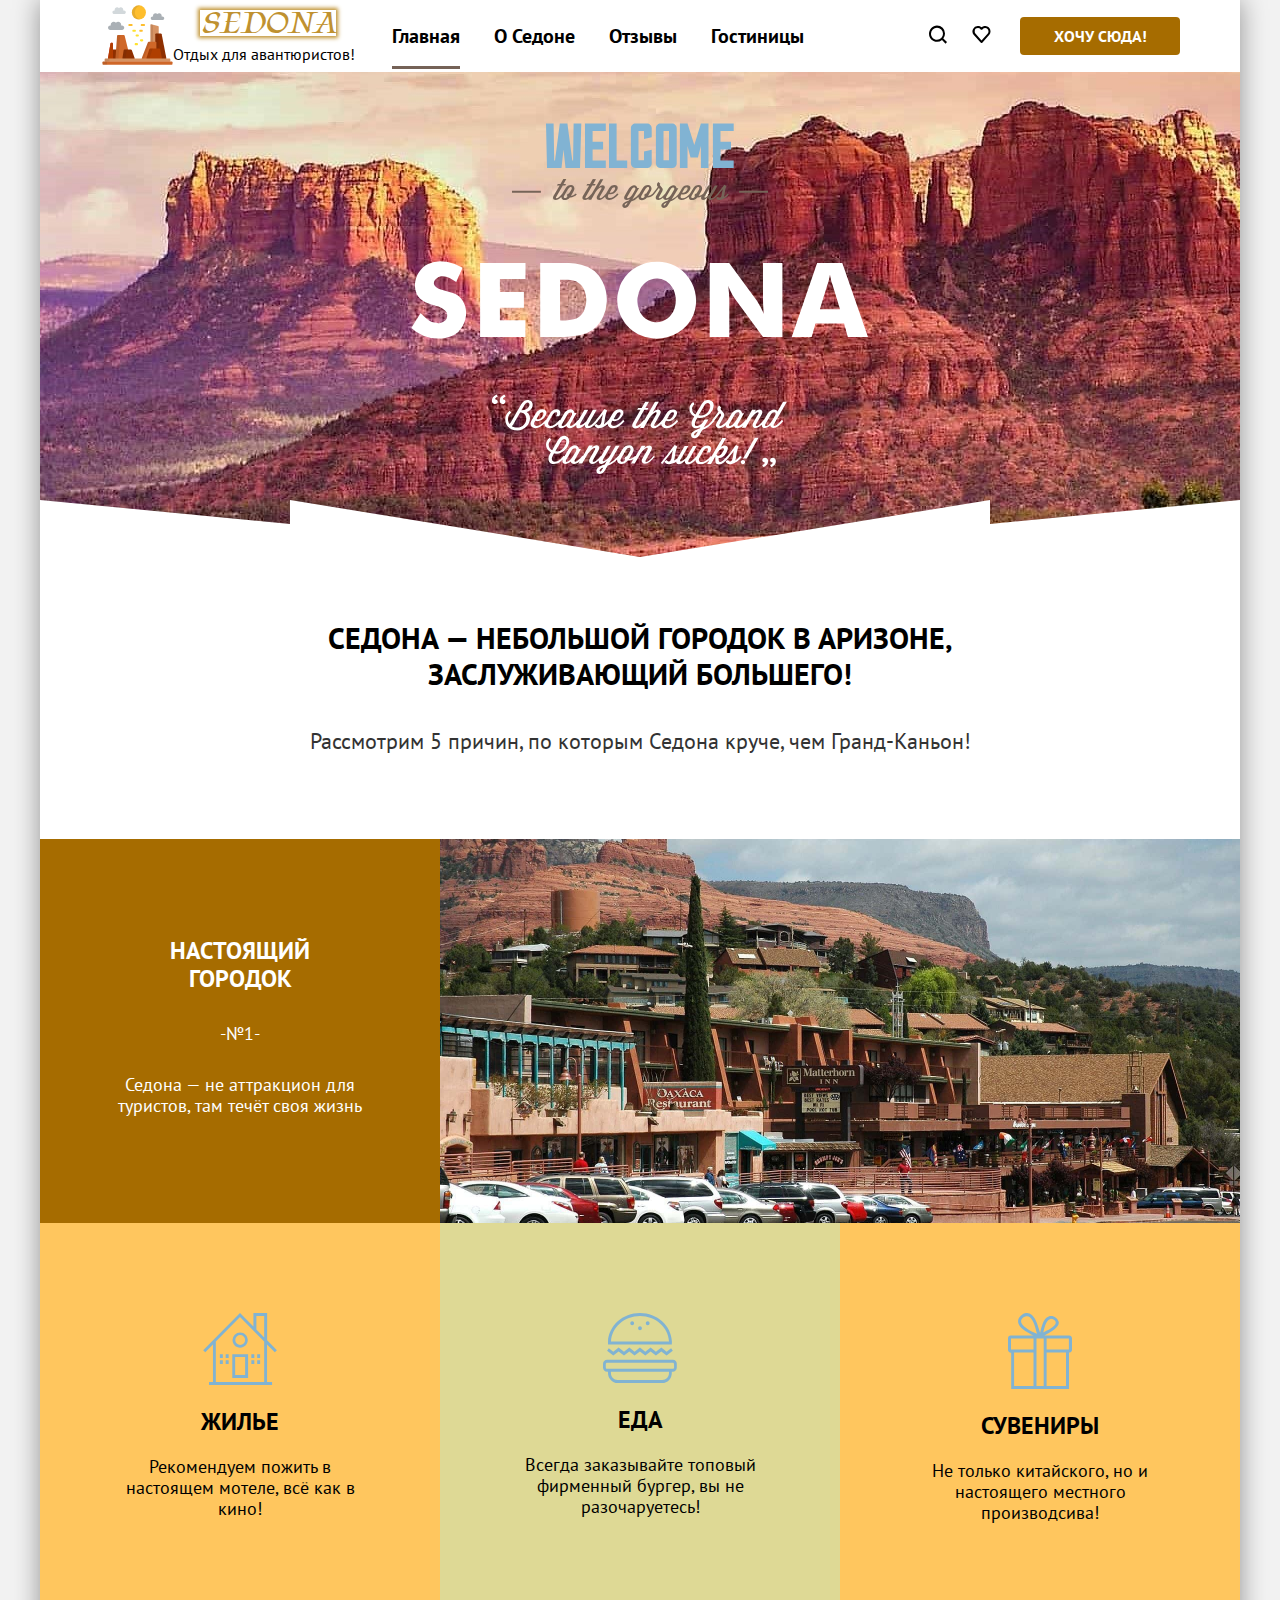
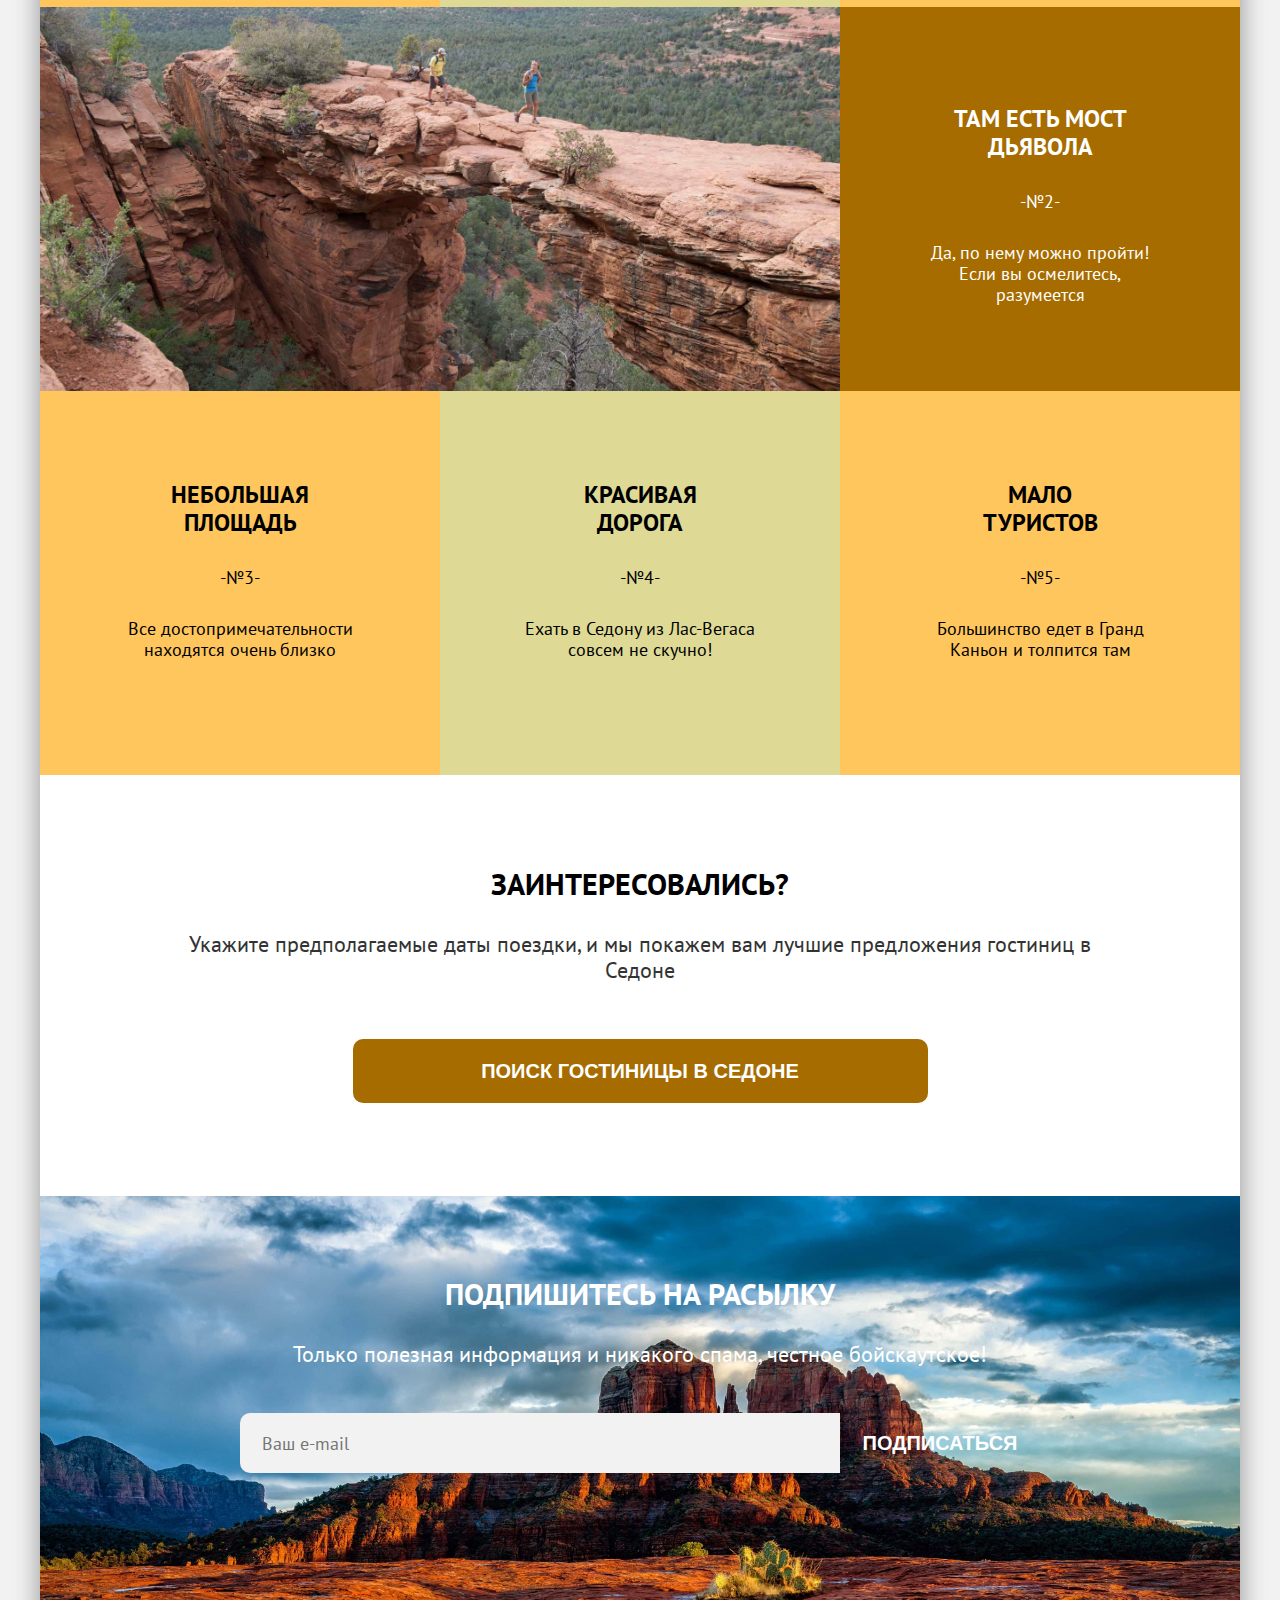
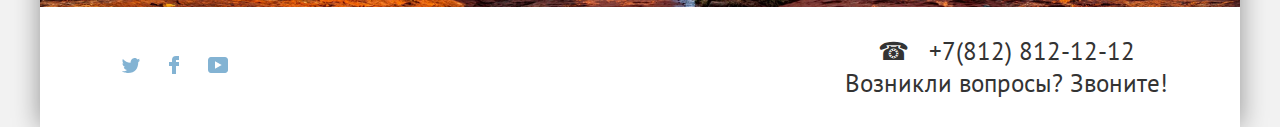
==== commit c1798c67: "to connect js" ====
--- a/index.html
+++ b/index.html
@@ -47,6 +47,28 @@
                               </svg>
                             <span class="visually-hidden">Избранное</span>
                         </a>
+                        <div class="popover popover-favorites">
+                            <button class="popover-close-btn button">
+                                1
+                                <span class="visually-hidden">Закрыть</span>
+                              </button>
+                            <div class="popover-content">
+                                <h2 class="popover-title">Избранное</h2>
+                                <ul class="popover-list">
+                                    <li class="popover-list-element">
+                                        <a href="#" class="popover-cards-link"> 
+                                            <h3 class="popover-card-title">Villas at Poco Diablo</h3>
+                                        </a>
+                                        <span class="popover-text"> Гостиница</span>
+                                        <span class="popover-price"> От 2000 ₽</span>
+                                        <button class="button btn-delete" type="button">
+                                            <img src="image/Vektor/header/popover-delete-icon.svg" alt="Удалить" width="17px" height="auto">
+                                            <span class="visually-hidden">Удалить из избранного</span>
+                                        </button>
+                                    </li>
+                                </ul>
+                            </div>
+                        </div>
                     </li>
                     <li class="navigation-menu-button">
                         <a href="#" class="button button-header" >Хочу сюда!</a>
@@ -80,7 +102,7 @@
 
                         <div class="wrapper">
                             <h3 class="advantages-title">Настоящий городок</h3>
-                            <span class="advantages-span">-№1-</span>
+                            <p class="advantages-description">-№1-</p>
                             <p class="advantages-description">
                             Седона — не аттракцион 
                             для туристов, там течёт 
@@ -133,7 +155,7 @@
                         <img class="img img-adventages-2" src="image/Rast/devil's-bridge.jpg" alt="Каньон в солнечную погоду" width=" 800px" height="384px">
                         <div class="wrapper">
                             <h3 class="advantages-title">Там есть мост дьявола</h3>
-                            <span class="advantages-span">-№2-</span>
+                            <p class="advantages-description">-№2-</p>
                             <p class="advantages-description">
                                 Да, по нему можно пройти!
                                 Если вы осмелитесь, 
@@ -144,7 +166,7 @@
                     <li class="advantages-time">
                         <div class="wrapper wrapper-1">
                             <h3 class="advantages-title">Небольшая площадь</h3>
-                            <span class="advantages-span">-№3-</span>
+                            <p class="advantages-description">-№3-</p>
                             <p class="advantages-description">
                             Все достопримечательности
                             находятся очень близко</p>
@@ -154,7 +176,7 @@
                     <li class="advantages-time">
                         <div class="wrapper wrapper-2">
                             <h3 class="advantages-title">Красивая дорога</h3>
-                            <span class="advantages-span">-№4-</span>
+                            <p class="advantages-description">-№4-</p>
                             <p class="advantages-description">
                              Ехать в Седону из Лас-Вегаса
                             совсем не скучно!</p>
@@ -164,7 +186,7 @@
                     <li class="advantages-time">
                         <div class="wrapper wrapper-1">
                             <h3 class="advantages-title">Мало туристов</h3>
-                             <span class="advantages-span">-№5-</span>
+                             <p class="advantages-description">-№5-</p>
                              <p class="advantages-description">
                              Большинство едет в Гранд
                             Каньон и толпится там</p>
@@ -181,7 +203,7 @@
                     Укажите предполагаемые даты поездки,
                     и мы покажем вам лучшие предложения гостиниц в Седоне 
                 </p>
-                <button type="button" class=" button big-button">
+                <button type="button" class="button big-button">
                     Поиск гостиницы в Седоне
                 </button>
             </section>
@@ -192,9 +214,9 @@
                     Только полезная информация и никакого спама,
                     честное бойскаутское!
                 </p>
-                <form action="#" class="spam-form">
-                    <input type="email" name="email" placeholder="Ваш e-mail" class="form-email">
-                    <input type="submit" value="Подписаться" class="form-button button">
+                <form class="spam-form" action="https://echo.htmlacademy.ru/">
+                    <input class="form-email" type="email" name="email" placeholder="Ваш e-mail">
+                    <input class="form-button button" type="submit" value="Подписаться">
                 </form>
             </section>
         </div>
@@ -241,5 +263,39 @@
         </div>
     </footer>
                                                 <!-- Подвал офф-->
+    <div class="modal-box">
+        <div class="modal modal-hotel-search">
+            <button class="modal-button-clous">
+                <span class="visually-hidden">Закрыть</span>
+            </button>
+            <section class="modal-content">
+                <h2 class="modal-title">Поиск гостиницы в Седоне</h2>
+            <form class="modal-form" action="https://echo.htmlacademy.ru/" method="post">
+                <div class="modal-input-group">
+                    <label class="modal-label" for="arrival">Дата заезда:</label>
+                        <input class="modal-field field" id="arrival" type="date" name="Arrival date" value="2023-09-02" min="2023-09-01" max="2027-09-01" placeholder="Укажие дату" required>
+                </div>
+                <div class="modal-input-group">
+                    <label class="modal-label" for="departure">Дата выезда:</label>
+                        <input class="modal-field field" id="departure" type="date" name="date of departure" value="2023-09-10" min="2023-09-01" max="2027-09-01" placeholder="Укажие дату" required>
+                </div>
+                <div class="modal-input-group">
+                    <label class="modal-label" for="adults">Взрослые:</label>
+                        <input class="modal-field-numb field" id="adults" type="number" name="Adults" min="1" value="2" required>
+                    <label class="modal-label" for="children">Дети:</label>
+                    <span class="info" aria-hidden="true">
+                        <span class="visually-hidden">Посмотреть дополнительную информацию</span>
+                        <span class="tooltip-children" role="tooltip" id="tooltip">
+                            Укажите количество детей, которые будут с вами, возраст которых от 6 до 18 лет. Дети до 6 лет размещаются бесплатно.
+                        </span>
+                    </span>
+                        <input class="modal-field-numb field" id="children" type="number" name="Сhildren" min="0" value="1" required>
+                </div>
+                <label class="visually-hidden" for="btn-search">Найти</label>
+                <input class="button modal-btn-search" type="submit" id="btn-search" value="Найти">
+            </form>
+        </section>
+        </div>
+    </div>
 </body>
 </html>
--- a/style/style.css
+++ b/style/style.css
@@ -20,18 +20,19 @@
 	font-display: swap;
 }
 html {
-	box-sizing: border-box;
-	height: 100%;
+	background-color: #F2F2F2;
 }
 a{
 	text-decoration: none;
 }
 body{
-	box-sizing: border-box;
 	display: flex;
 	flex-direction: column;
-	margin: 0;
+	margin: 0 auto;
 	min-height: 100%;
+	width: 1200px;
+	background-color: #ffffff;
+	box-shadow: 0 0 25px rgba(0, 0, 0, 0.4);
 	font-family: "PT Sans", sans-serif;
 	font-style: normal;
 	font-weight: 400;
@@ -60,15 +61,12 @@
     font-family: "Kings";
     font-size: 32px;
     align-self: end;
-    background: linear-gradient(45deg, #b74502de 33%, #d4e10ff2 66%, #8AA9D6);
-    -webkit-background-clip: text;
-    -webkit-text-fill-color: transparent;
+	color: #BF9130;
     justify-self: center;
-	box-shadow: 0 0 4px 2px #BF9130 inset;
+	box-shadow: 0 0 4px 2px #BF9130;
 }
 .logo-link{
 	margin-right: auto;
-	z-index: 1;
 	display: grid;
     grid-template-columns: 80px 175px;
     grid-template-rows: 36px 36px;
@@ -87,6 +85,9 @@
     font-size: 16px;
     justify-self: end;
     align-self: center;
+}
+.navigation-item{
+	position: relative;
 }
 .navigation-link{
 	position: relative;
@@ -172,6 +173,7 @@
 
 /* Кнопки старт*/
 .button{
+	box-sizing: border-box;
 	text-align: center;
 	text-transform: uppercase;
 	color: #ffffff;
@@ -186,10 +188,8 @@
 	font-size: 16px;
 	line-height: 20px;
 	width: 160px;
-	height: 37px;
 	text-decoration: none;
-	padding: 8px 15px;
-	box-sizing: border-box;
+	padding: 9px 15px;
 }
 .button-header:hover{
 	box-shadow: 0 0 5px 5px #926f3b;
@@ -250,7 +250,7 @@
 	box-sizing: border-box;
 	background-color: #A66C00;
 	width: 133px;
-	height: 37px;
+	min-height: 37px;
 	font-weight: 700;
 	font-size: 16px;
 	line-height: 21px;
@@ -274,7 +274,7 @@
 	background-color: #e9d855;
 	color: #000;
 	width: 141px;
-	height: 37px;
+	min-height: 37px;
 	font-weight: 700;
 	font-size: 16px;
 	line-height: 21px;
@@ -294,14 +294,8 @@
 	color: rgba(0, 0, 0, 0.3);
 	transition: 0.1s;
 }
-.product-card-button-green{
+.favarit{
 	background-color: #7DB54F;
-	width: 141px;
-	height: 37px;
-	font-weight: 700;
-	font-size: 16px;
-	line-height: 21px;
-	justify-self: end;
 }
 .product-card-button-green:hover{
 	background-color: #6C9E42;
@@ -320,8 +314,9 @@
 	text-decoration: none;
 	background-color: #A66C00;
 	display: flex;
-	width: 55px;
-	height: 55px;
+	padding: 14px 15px;
+	min-width: 55px;
+	box-sizing: border-box;
 	align-items: center;
 	justify-content: center;
 }
@@ -354,7 +349,7 @@
 	line-height: 36px;
 
 	width: 575px;
-	height: 60px;
+	padding: 14px;
 	background: #A66C00;
 	border-radius: 10px;
 }
@@ -405,6 +400,7 @@
 	border: 2px solid #E6E6E6;
     border-radius: 4px;
 	margin-right: 8px;
+	margin-bottom: 8px;
 }
 .button-link-tile:nth-child(3n){
 	margin-right: 0;
@@ -422,14 +418,43 @@
 .active-sorting{
 	border-color: #000000;
 }
+.button-range{
+	position: absolute;
+	width: 20px;
+	height: 20px;
+	border: none;
+	border-radius: 5px;
+	background-color: #fff;
+	cursor: pointer;
+}
+.button-range:hover{
+	background-color: rgb(202, 202, 202);
+	box-shadow: 0px 4px 10px 0px rgba(0, 0, 0, 0.5)
+}
+.button-range:focus{
+	outline: 3px solid #613002;
+	background-color: rgb(202, 202, 202);
+}
+.button-range:active{
+	outline: 2px solid #613002;
+	background-color: rgb(172, 172, 172);
+}
+.min-cena{
+	top: -8px;
+	left: -10px;
+}
+.max-cena{
+	top: -8px;
+	right: -10px;
+}
 /* Кнопки финиш*/
 
 
 /*Основная часть Котолог старт*/
 .catalog-filter{
-	background: #09e9e986 url("../image/Rast/catalog-background-new.jpg") no-repeat;
+	background: #005f5f86 url("../image/Rast/catalog-background-new.jpg") no-repeat;
 	max-width: 1200px;
-	height: 408px;
+	min-width: 408px;
 	box-sizing: border-box;
 	color: #FFFFFF;
 	font-size: 18px;
@@ -482,10 +507,63 @@
 .breadcrnmbs-item{
 	margin-right: 11px;
 }
+
+
 .checkbox-input{
 	width: 10px;
 	height: auto;
 }
+.form-item{
+	margin-bottom: 8px;
+}
+.label-checkbox-filter{
+	position: relative;
+	display: block;
+	cursor: pointer;
+}
+.label-checkbox-filter:hover .control-mark{
+	background-color: rgba(255, 255, 255, 0.60);
+}
+.label-checkbox-filter:focus .control-mark{
+	background-color: rgba(255, 255, 255, 0.1);
+	outline: 3px solid #865803b6;
+}
+.label-checkbox-filter:active .control-mark{
+	background-color: rgba(255, 255, 255, 0.3);
+}
+.control-mark{
+	position: absolute;
+	top: 2px;
+	width: 20px;
+	height: 20px;
+	border-radius: 4px;
+	background-color: #fff;
+}
+.checkbox-input[type="radio"] + .control-mark {
+	border-radius: 50%;
+  }
+.control-label{
+	padding-left: 40px;
+}
+.checkbox-input[type="checkbox"]:checked + .control-mark::before {
+  position: absolute;
+  top: 5px;
+  left: 4px;
+  width: 12px;
+  height: 10px;
+  background: url("../image/Vektor/main/cheked.svg") no-repeat;
+  content: "";
+}
+.checkbox-input[type="radio"]:checked + .control-mark::before {
+	position: absolute;
+	top: 5px;
+	left: 5px;
+	width: 10px;
+	height: 10px;
+	border-radius: 50%;
+	background-color: rgba(63, 94, 114, 1);
+	content: "";
+  }
 .fieldset-box{
 	display: flex;
 	width: 150px;
@@ -506,8 +584,24 @@
 	margin: 0;
 	margin-right: 81px;
 }
+.range-box-inputs{
+	display: flex;
+	margin-bottom: 32px;
+}
+.range-scale{
+	position: relative;
+	height: 4px;
+	border-radius: 2px;
+	background-color: rgba(255, 255, 255, 0.3);
+}
+.range-active{
+	position: absolute;
+	height: 4px;
+	background-color: #fff;
+}
 .form-filter{
 	display: flex;
+	flex-wrap: wrap;
 	margin-top: 45px;
 }
 .form-list{
@@ -541,6 +635,8 @@
 	margin-right: 185px;
 }
 .select-sorting{
+	font-family: inherit;
+	padding-left: 19px;
 	width: 287px;
 	height: 48px;
 	border: 2px solid #E6E6E6;
@@ -548,6 +644,11 @@
 	font-size: 18px;
 	line-height: 23px;
 	margin-right: 81px;
+
+	appearance: none;
+	background-image: url("../image/Vektor/main/open-select.svg");
+  	background-repeat: no-repeat;
+  	background-position: right 21px center;
 }
 .select-sorting:hover,
 .select-sorting:focus{
@@ -563,18 +664,20 @@
 .form-sorting-button{
 	display: flex;
 	flex-wrap: wrap;
-	width: 165px;
+	min-width: 160px;
 }
 .input-price{
+	font-family: inherit;
+	font-size: 18px;
 	box-sizing: border-box;
 	border: 2px solid #FFFFFF;
 	color: #fff;
-	border-radius: 4px;
 	background-color: transparent;
 	width: 143px;
 	height: 48px;
 	margin-top: 34px;
 	padding: 14px 19px;
+	appearance: textfield;
 }
 .input-price:hover{
 	border: 2px solid rgba(255, 255, 255, 0.6);
@@ -591,6 +694,11 @@
 	box-shadow: none;
 	color: white;
 }
+.input-price::-webkit-outer-spin-button,
+.input-price::-webkit-inner-spin-button {
+  appearance: none;
+  margin: 0;
+}
 /* карточки товара старт */
 .product-cards-link-img{
 	grid-column: 1/-1;
@@ -613,6 +721,7 @@
 }
 .product-card-terms, .product-card-definition{
 	line-height: 23px;
+	max-width: 140px;
 }
 .product-card-definition{
 	margin-left: auto;
@@ -625,7 +734,7 @@
 .rating-text{
 	display: block;
     width: 160px;
-    padding: 9px 0 10px;
+    padding: 10px;
 	background-color: #F2F2F2;
 	border-radius: 4px;
 	border: 0;
@@ -637,21 +746,22 @@
 }
 .star-reyting{
 	margin-left: 7px;
+	background: url("../image/Vektor/main/star-reyting.svg") no-repeat;
+	width: 18px;
+	height: 18px;
 }
 .star-reyting:first-child{
 	margin: 0;
+}
+.star-reyting:hover{
+	transform: rotate(360deg);
+	transition: 0.6s;
 }
 .box-card-product{
 	display: grid;
 	grid-template-columns: repeat(3, 340px);
 	gap: 10px 18px;
 	margin: 0 72px 64px;
-}
-.pagination-box{
-	display: flex;
-	justify-content: space-between;
-    align-items: center;
-	margin-bottom: 73px;
 }
 .product-card{
 	display: grid;
@@ -660,6 +770,7 @@
 	padding: 20px;
 	row-gap: 16px;
 }
+
 /* карточки товара офф */
 hr{
 	width: 1055px;
@@ -668,13 +779,23 @@
 hr~hr{
 	margin-bottom: 65px;
 }
+.pagination-box{
+	display: flex;
+	justify-content: space-between;
+    align-items: center;
+	margin-bottom: 73px;
+	padding: 0 71px;
+}
 .pagination-list{
 	display: flex;
+	flex-wrap: wrap;
+	width: 45%;
 	padding: 0;
 	margin: 0;
 }
 .pagination-item{
 	margin-right: 8px;
+	margin-bottom: 8px;
 }
 .pagination-item:last-child{
 	margin-right: 0;
@@ -683,10 +804,17 @@
 	line-height: 23px;
 }
 .select-card{
+	font-family: inherit;
+	padding-left: 14px;
 	width: 160px;
 	height: 48px;
 	border-color: #E6E6E6;
 	border-radius: 4px;
+
+	appearance: none;
+	background-image: url("../image/Vektor/main/open-select.svg");
+  	background-repeat: no-repeat;
+  	background-position: right 21px center;
 }
 .select-card:hover,
 .select-card:focus{
@@ -777,8 +905,10 @@
 	margin: 0;
 }
 .advantages-description{
+	text-align: center;
 	max-width: 250px;
 	margin: 0;
+	margin-bottom: 30px;
 }
 .img-adventages{
 	grid-column: 2/-1;
@@ -791,7 +921,7 @@
 	box-sizing: border-box;
 	background-color: #A66C00;
 	color: #fff;
-	padding-top: 98px;
+	padding: 98px 72px 0px;
 	width: 400px;
 	min-height: 384px;
 	display: flex;
@@ -828,20 +958,16 @@
 	margin-top: 23px;
 	margin-bottom: 20px;
 }
-.advantages-span{
-	margin-bottom: 30px;
-}
-.advantages-description{
-	text-align: center;
-}
 /*Преимущества*/
 
 /*Сервис и рассылка*/
 .services{
 	background-color: #ffffff;
+	box-sizing: border-box;
 	width: 1200px;
 	text-align: center;
 	margin-bottom: 93px;
+	padding: 0 120px;
 }
 .services-title{
 	margin-top: 0;
@@ -858,9 +984,9 @@
 	margin-bottom: 56px;
 }
 .spam{
-	padding-top: 80px;
-	box-sizing: border-box;
-	background: url("../image/Rast/sedona_canyon_land_landscape.jpg") no-repeat;
+	padding: 80px 120px;
+	box-sizing: border-box;
+	background: url("../image/Rast/fon-ingex-spam.jpg") no-repeat;
 	background-size: 100%;
 	Width: 1200px;
 	min-height: 411px;
@@ -876,7 +1002,7 @@
 	text-align: center;
 	vertical-align: bottom;
 	color: #fff;
-	padding: 100px 0;
+	padding: 80px 120px;
 }
 .spam-title-catalog{
 	margin-top: 0;
@@ -913,6 +1039,7 @@
     justify-content: center;
 }
 .form-email{
+	font-family: inherit;
 	font-weight: 400;
 	font-size: 18px;
 	line-height: 26px;	
@@ -922,6 +1049,8 @@
 	background-color: #F2F2F2;
 	border-radius: 10px 0px 0px 10px;
 	border: 0;
+	box-sizing: border-box;
+	padding-left: 22px;
 }
 .form-email:hover{
 	background-color: #E6E6E6;
@@ -941,8 +1070,333 @@
 
 /*Основная часть Главная страница офф*/
 
-
-
+/* Модальное окно старт */
+
+.modal-box{
+	position: fixed;
+	top: 0;
+	left: 0;
+	display: flex;
+	width: 100%;
+	height: 100%;
+	background-color: rgba(242, 242, 242, 0.8);
+	overflow-y: auto;
+	visibility: hidden;
+    opacity: 0;
+}
+.modal-box.open{
+	visibility: visible;
+	opacity: 1;
+	transition: opacity .4s, visibility .4s;
+}
+.modal{
+	position: relative;
+	margin: auto;
+	padding: 70px;
+	background-color: #fff;
+}
+.modal-hotel-search{
+	width: 715px;
+	box-sizing: border-box;
+	border-radius: 30px;
+	box-shadow: 0px 25px 50px 0px rgba(0, 0, 0, 0.2);
+	transform: scale(0);
+	transition: transform .8s;
+}
+.modal-box.open .modal-hotel-search{
+	transform: scale(1);
+}
+.modal-title{
+	font-family: inherit;
+	font-size: 30px;
+	font-style: normal;
+	font-weight: 700;
+	line-height: 40px;
+	text-transform: uppercase;
+	margin-bottom: 60px;
+	margin-top: 0;
+}
+.modal-label{
+	font-family: inherit;
+	font-size: 18px;
+	font-style: normal;
+	font-weight: 700;
+	line-height: 40px;
+}
+.modal-input-group{
+	margin-bottom: 40px;
+	display: flex;
+    align-items: center;
+    justify-content: space-between;
+}
+.field{
+	font-family: inherit;
+	font-size: 18px;
+	font-style: normal;
+	font-weight: 700;
+	line-height: 40px;
+
+	border: none;
+	border-radius: 4px;
+	background-color: #F2F2F2;
+	box-sizing: border-box;
+	padding: 10px 19px;
+}
+.field:hover,
+.field:focus{
+	outline: none;
+	box-shadow: 0 0 2px 2px #613002;
+}
+.field:active{
+	color: #333;
+	box-shadow: 0 0 10px 2px #333333;
+	background-color: #E6E6E6;
+}
+.modal-field{
+	width: 420px;
+}
+.modal-field-numb{
+	max-width: 133px;
+}
+.info{
+	position: relative;
+	width: 25px;
+	height: 25px;
+	border: none;
+	border-radius: 50%;
+	background-color: #A66C00;
+	cursor: pointer;
+}
+.info:hover{
+	box-shadow: 0 0 5px 5px #926f3b;
+	background-color: #bb7b05d7;
+}
+.info:focus{
+	outline: none;
+	box-shadow: inset 0 0 0 3px #613002;
+	background: #865803d7;
+}
+.info:active{
+	box-shadow: 0 0 5px 5px #5e4726;
+	background-color: #865803d7;
+	color: rgba(255, 255, 255, 0.3);}
+.info::after{
+	content: "i";
+	position: absolute;
+	top: 2%;
+	left: 10px;
+	width: 1px;
+	height: 9px;
+	color: #ffffff;
+}
+.tooltip-children{
+	background-color: #333333;
+	color: #ffffff;
+    border-radius: 10px;
+    box-shadow: 0 15px 30px rgba(0, 0, 0, 0.3);
+    font-size: 16px;
+    left: 50%;
+    line-height: 20px;
+    margin-top: 15px;
+    min-width: 216px;
+    padding: 20px 20px 22px;
+    position: absolute;
+    top: 100%;
+    transform: translateX(-50%);
+	opacity: 0;
+	visibility: hidden;
+}
+.tooltip-children::before{
+	position: absolute;
+	content: "";
+	width: 19px;
+	height: 9px;
+	left: 50%;
+	top: -9px;
+	transform: translateX(-50%);
+	background-image: url("../image/Vektor/main/triangle-modal.svg");
+	background-repeat: no-repeat;
+}
+.info:hover .tooltip-children{
+	visibility: visible;
+	opacity: 1;
+	transition: visibility 0.4s, opacity 0.4s;
+}
+.modal-btn-search{
+	font-size: 20px;
+	font-style: normal;
+	font-weight: 700;
+	line-height: 40px;
+	width: 575px;
+	padding: 10px;
+	background-color: #A66C00;
+}
+.modal-btn-search:hover{
+	box-shadow: 0 0 5px 5px #926f3b;
+	background-color: #bb7b05d7;
+}
+.modal-btn-search:focus{
+	outline: none;
+	box-shadow: inset 0 0 0 3px #613002;
+	background-color: #865803d7;
+}
+.modal-btn-search:active{
+	box-shadow: 0 0 5px 5px #5e4726;
+	background-color: #865803d7;
+	color: rgba(255, 255, 255, 0.3);}
+
+.modal-button-clous{
+	position: absolute;
+	top: 54px;
+	right: 70px;
+	width: 53px;
+	height: 53px;
+	border: none;
+	border-radius: 50%;
+	background-color: #A66C00;
+	cursor: pointer;
+}
+.modal-button-clous:hover{
+	background-color: #bb7b05d7;
+}
+.modal-button-clous:focus{
+	outline: 3px solid #5e4726;
+	background-color: #865803d7;
+}
+.modal-button-clous:active{
+	box-shadow: 0 0 5px 5px #5e4726;
+	background-color: #865803d7;;
+}
+.modal-button-clous::after{
+	content: "";
+	position: absolute;
+	width: 13px;
+	height: 13px;
+	top: 21px;
+	left: 21px;
+	background: url("../image/Vektor/main/modal-close.svg") no-repeat;
+}
+.modal-button-clous:hover::after{
+	transform: rotate(360deg);
+	transition: 0.8s;
+	transform-origin: 50% 50%;
+}
+.modal-button-clous:active::after{
+	transform: rotate(-360deg);
+	transition: 0.6s;
+	transform-origin: 50% 50%;
+}
+/* Модальное окно офф */
+
+/* Поповер старт */
+.popover {
+	position: absolute;
+	top: 0;
+	right: 0;
+	z-index: 1;
+	box-sizing: border-box;
+	border-radius: 5px;
+	width: 300px;
+	padding: 40px;
+	font-family: inherit;
+	color: #333333;
+	background-color: #ffffff;
+	min-height: 186px;
+	box-shadow: 0 18px 40px rgba(79, 70, 60, 0.16);
+	visibility: hidden;
+	opacity: 0;
+}
+.popover-favorites{
+	width: 400px;
+}
+.popover-content {
+	height: 100%;
+}
+.popover.open{
+	visibility: visible;
+	opacity: 1;
+}
+.popover-list-element{
+	width: 100%;
+	display: grid;
+	grid-template-columns: 100px 95px auto;
+	grid-template-rows: auto auto;
+}
+.popover-list-element + .popover-list-element {
+	margin-top: 24px;
+	padding-top: 24px;
+	border-top: 1px dashed #595959;
+  }
+.popover-list{
+	padding: 0;
+}
+.popover-cards-link{
+	font-size: 17px;
+	color: #333333;
+	grid-column: 1/3;
+}
+.popover-card-title{
+	margin: 0;
+}
+.popover-text{
+	grid-column: 1/2;
+}
+.popover-text,.popover-price{
+	font-size: 15px;
+}
+.popover-title {
+	margin-top: 0;
+	margin-bottom: 20px;
+	font-size: 28px;
+	line-height: 35px;
+	text-transform: uppercase;
+}
+.btn-delete{
+	width: 40px;
+	height: 40px;
+	padding-top: 5px;
+	grid-row: 1/-1;
+	grid-column: 3/-1;
+	justify-self: end;
+}
+.btn-delete:hover{
+	background-color: #919191d7;
+}
+.btn-delete:focus{
+	outline: 3px solid #5e4726;
+	background-color: #b8b8b8bd;
+}
+.btn-delete:active{
+	background-color: #b8b8b8bd;
+	box-shadow: #595959;
+	outline: none;
+}
+.popover-close-btn{
+	position: absolute;
+	top: 0;
+	right: 0;
+	width: 65px;
+	height: 50px;
+	padding-left: 20px;
+    color: #000000;
+    font-weight: 700;
+	background-color: #A66C00;
+	background-image: url("../image/Vektor/header/favorite-new.svg");
+	background-repeat: no-repeat;
+    background-position: 10px center;
+}
+.popover-close-btn:hover{
+	background-color: #bb7b05d7;
+}
+.popover-close-btn:focus{
+	outline: 3px solid #5e4726;
+	background-color: #865803d7;
+}
+.popover-close-btn:active{
+	box-shadow: 0 0 5px 5px #5e4726;
+	background-color: #865803d7;;
+}
+/* Поповер офф */
 /*Подвал*/
 .footer-navigations{
 	display: flex;
@@ -954,7 +1408,7 @@
 .footer-list{
 	padding: 0;
 	margin-top: 10px;
-	width: 150px;
+	min-width: 150px;
 	display: flex;
 	flex-wrap: wrap;
 }
@@ -967,6 +1421,7 @@
 	text-decoration: none;
 	text-align: center;
 	color: #333;
+	max-width: 750px;
 }
 a[href^="tel:"]:before{
 	content: "\260e";
@@ -1029,10 +1484,6 @@
 .footer-time:nth-child(3n){
 	padding-right: 0;
 }
-.star-reyting{
-	fill: gold;
-	cursor: pointer;
-}
 .star-reyting:hover{
 	transform: rotate(360deg);
 	transition: 0.6s;
